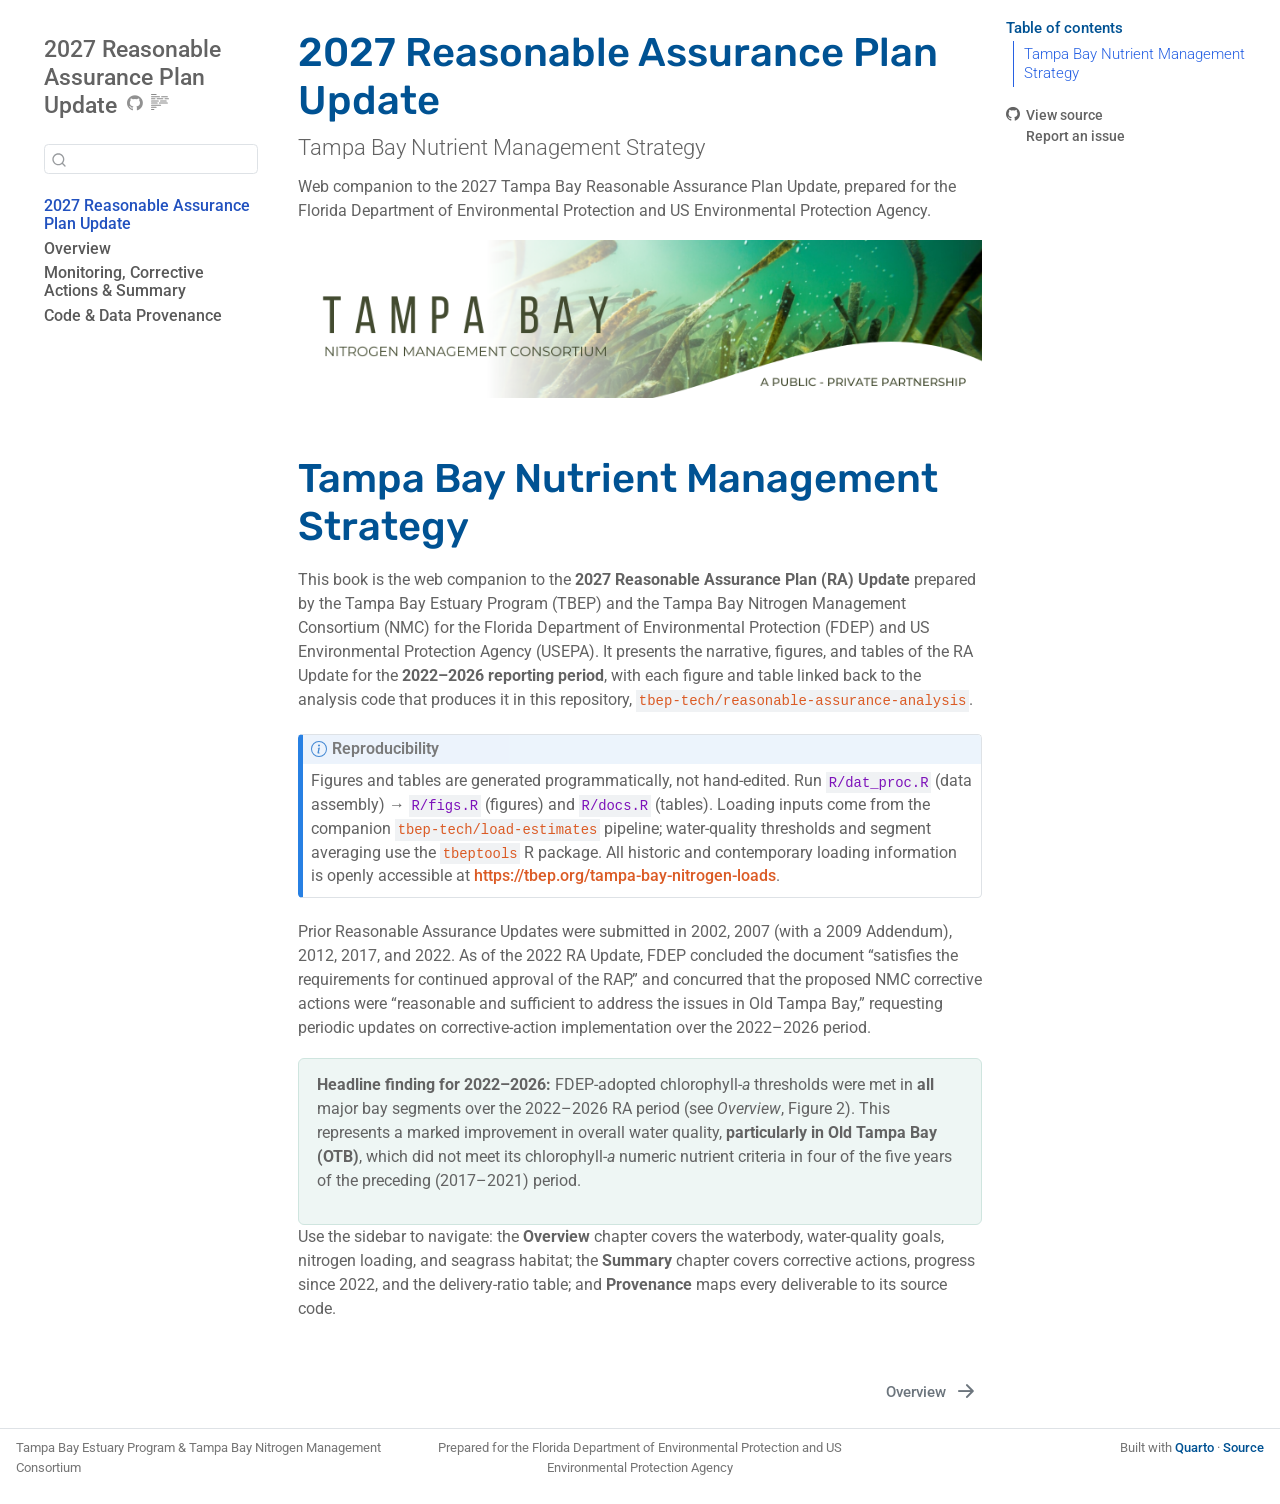
==== docs/index.html @ 3141e111 "Update web-based Quarto document rendering." ====
<!DOCTYPE html>
<html xmlns="http://www.w3.org/1999/xhtml" lang="en" xml:lang="en"><head>

<meta charset="utf-8">
<meta name="generator" content="quarto-1.9.36">

<meta name="viewport" content="width=device-width, initial-scale=1.0, user-scalable=yes">

<meta name="description" content="Web companion to the 2027 Tampa Bay Reasonable Assurance Plan Update, prepared for the Florida Department of Environmental Protection and US Environmental Protection Agency.">

<title>2027 Reasonable Assurance Plan Update</title>
<style>
/* Default styles provided by pandoc.
** See https://pandoc.org/MANUAL.html#variables-for-html for config info.
*/
code{white-space: pre-wrap;}
span.smallcaps{font-variant: small-caps;}
div.columns{display: flex; gap: min(4vw, 1.5em);}
div.column{flex: auto; overflow-x: auto;}
div.hanging-indent{margin-left: 1.5em; text-indent: -1.5em;}
ul.task-list{list-style: none;}
ul.task-list li input[type="checkbox"] {
  width: 0.8em;
  margin: 0 0.8em 0.2em -1em; /* quarto-specific, see https://github.com/quarto-dev/quarto-cli/issues/4556 */ 
  vertical-align: middle;
}
</style>


<script src="site_libs/quarto-nav/quarto-nav.js"></script>
<script src="site_libs/quarto-nav/headroom.min.js"></script>
<script src="site_libs/clipboard/clipboard.min.js"></script>
<script src="site_libs/quarto-search/autocomplete.umd.js"></script>
<script src="site_libs/quarto-search/fuse.min.js"></script>
<script src="site_libs/quarto-search/quarto-search.js"></script>
<meta name="quarto:offset" content="./">
<link href="./overview.html" rel="next">
<script src="site_libs/quarto-html/quarto.js" type="module"></script>
<script src="site_libs/quarto-html/tabsets/tabsets.js" type="module"></script>
<script src="site_libs/quarto-html/popper.min.js"></script>
<script src="site_libs/quarto-html/tippy.umd.min.js"></script>
<script src="site_libs/quarto-html/anchor.min.js"></script>
<link href="site_libs/quarto-html/tippy.css" rel="stylesheet">
<link href="site_libs/quarto-html/quarto-syntax-highlighting-845c23b38eaddc0f92fda52bfe77a8c8.css" rel="stylesheet" id="quarto-text-highlighting-styles">
<script src="site_libs/bootstrap/bootstrap.min.js"></script>
<link href="site_libs/bootstrap/bootstrap-icons.css" rel="stylesheet">
<link href="site_libs/bootstrap/bootstrap-148534c36a38df2f415d2bc64ef562a0.min.css" rel="stylesheet" append-hash="true" id="quarto-bootstrap" data-mode="light">
<script id="quarto-search-options" type="application/json">{
  "location": "sidebar",
  "copy-button": false,
  "collapse-after": 3,
  "panel-placement": "start",
  "type": "textbox",
  "limit": 50,
  "keyboard-shortcut": [
    "f",
    "/",
    "s"
  ],
  "show-item-context": false,
  "language": {
    "search-no-results-text": "No results",
    "search-matching-documents-text": "matching documents",
    "search-copy-link-title": "Copy link to search",
    "search-hide-matches-text": "Hide additional matches",
    "search-more-match-text": "more match in this document",
    "search-more-matches-text": "more matches in this document",
    "search-clear-button-title": "Clear",
    "search-text-placeholder": "",
    "search-detached-cancel-button-title": "Cancel",
    "search-submit-button-title": "Submit",
    "search-label": "Search"
  }
}</script>


<link rel="stylesheet" href="styles.css">
</head>

<body class="nav-sidebar floating quarto-light">

<div id="quarto-search-results"></div>
  <header id="quarto-header" class="headroom fixed-top">
  <nav class="quarto-secondary-nav">
    <div class="container-fluid d-flex">
      <button type="button" class="quarto-btn-toggle btn" data-bs-toggle="collapse" role="button" data-bs-target=".quarto-sidebar-collapse-item" aria-controls="quarto-sidebar" aria-expanded="false" aria-label="Toggle sidebar navigation" onclick="if (window.quartoToggleHeadroom) { window.quartoToggleHeadroom(); }">
        <i class="bi bi-layout-text-sidebar-reverse"></i>
      </button>
        <nav class="quarto-page-breadcrumbs" aria-label="breadcrumb"><ol class="breadcrumb"><li class="breadcrumb-item"><a href="./index.html"><span class="chapter-title">2027 Reasonable Assurance Plan Update</span></a></li></ol></nav>
        <a class="flex-grow-1" role="navigation" data-bs-toggle="collapse" data-bs-target=".quarto-sidebar-collapse-item" aria-controls="quarto-sidebar" aria-expanded="false" aria-label="Toggle sidebar navigation" onclick="if (window.quartoToggleHeadroom) { window.quartoToggleHeadroom(); }">      
        </a>
      <button type="button" class="btn quarto-search-button" aria-label="Search" onclick="window.quartoOpenSearch();">
        <i class="bi bi-search"></i>
      </button>
    </div>
  </nav>
</header>
<!-- content -->
<div id="quarto-content" class="quarto-container page-columns page-rows-contents page-layout-article">
<!-- sidebar -->
  <nav id="quarto-sidebar" class="sidebar collapse collapse-horizontal quarto-sidebar-collapse-item sidebar-navigation floating overflow-auto">
    <div class="pt-lg-2 mt-2 text-left sidebar-header">
    <div class="sidebar-title mb-0 py-0">
      <a href="./">2027 Reasonable Assurance Plan Update</a> 
        <div class="sidebar-tools-main">
    <a href="https://github.com/tbep-tech/reasonable-assurance-analysis" title="Source Code" class="quarto-navigation-tool px-1" aria-label="Source Code"><i class="bi bi-github"></i></a>
  <a href="" class="quarto-reader-toggle quarto-navigation-tool px-1" onclick="window.quartoToggleReader(); return false;" title="Toggle reader mode">
  <div class="quarto-reader-toggle-btn">
  <i class="bi"></i>
  </div>
</a>
</div>
    </div>
      </div>
        <div class="mt-2 flex-shrink-0 align-items-center">
        <div class="sidebar-search">
        <div id="quarto-search" class="" title="Search"></div>
        </div>
        </div>
    <div class="sidebar-menu-container"> 
    <ul class="list-unstyled mt-1">
        <li class="sidebar-item">
  <div class="sidebar-item-container"> 
  <a href="./index.html" class="sidebar-item-text sidebar-link active"><span class="chapter-title">2027 Reasonable Assurance Plan Update</span></a>
  </div>
</li>
        <li class="sidebar-item">
  <div class="sidebar-item-container"> 
  <a href="./overview.html" class="sidebar-item-text sidebar-link"><span class="chapter-title">Overview</span></a>
  </div>
</li>
        <li class="sidebar-item">
  <div class="sidebar-item-container"> 
  <a href="./summary.html" class="sidebar-item-text sidebar-link"><span class="chapter-title">Monitoring, Corrective Actions &amp; Summary</span></a>
  </div>
</li>
        <li class="sidebar-item">
  <div class="sidebar-item-container"> 
  <a href="./provenance.html" class="sidebar-item-text sidebar-link"><span class="chapter-title">Code &amp; Data Provenance</span></a>
  </div>
</li>
    </ul>
    </div>
</nav>
<div id="quarto-sidebar-glass" class="quarto-sidebar-collapse-item" data-bs-toggle="collapse" data-bs-target=".quarto-sidebar-collapse-item"></div>
<!-- margin-sidebar -->
    <div id="quarto-margin-sidebar" class="sidebar margin-sidebar">
        <nav id="TOC" role="doc-toc" class="toc-active">
    <h2 id="toc-title">Table of contents</h2>
   
  <ul>
  <li><a href="#tampa-bay-nutrient-management-strategy" id="toc-tampa-bay-nutrient-management-strategy" class="nav-link active" data-scroll-target="#tampa-bay-nutrient-management-strategy">Tampa Bay Nutrient Management Strategy</a></li>
  </ul>
<div class="toc-actions"><ul><li><a href="https://github.com/tbep-tech/reasonable-assurance-analysis/blob/main/index.qmd" class="toc-action"><i class="bi bi-github"></i>View source</a></li><li><a href="https://github.com/tbep-tech/reasonable-assurance-analysis/issues/new" class="toc-action"><i class="bi empty"></i>Report an issue</a></li></ul></div></nav>
    </div>
<!-- main -->
<main class="content" id="quarto-document-content">

<header id="title-block-header" class="quarto-title-block default">
<div class="quarto-title">
<h1 class="title">2027 Reasonable Assurance Plan Update</h1>
<p class="subtitle lead">Tampa Bay Nutrient Management Strategy</p>
</div>

<div>
  <div class="description">
    Web companion to the 2027 Tampa Bay Reasonable Assurance Plan Update, prepared for the Florida Department of Environmental Protection and US Environmental Protection Agency.
  </div>
</div>


<div class="quarto-title-meta">

    
  
    
  </div>
  


</header>


<p><img src="www/header.png" class="img-fluid"></p>
<section id="tampa-bay-nutrient-management-strategy" class="level1 unnumbered">
<h1 class="unnumbered">Tampa Bay Nutrient Management Strategy</h1>
<p>This book is the web companion to the <strong>2027 Reasonable Assurance Plan (RA) Update</strong> prepared by the Tampa Bay Estuary Program (TBEP) and the Tampa Bay Nitrogen Management Consortium (NMC) for the Florida Department of Environmental Protection (FDEP) and US Environmental Protection Agency (USEPA). It presents the narrative, figures, and tables of the RA Update for the <strong>2022–2026 reporting period</strong>, with each figure and table linked back to the analysis code that produces it in this repository, <a href="https://github.com/tbep-tech/reasonable-assurance-analysis"><code>tbep-tech/reasonable-assurance-analysis</code></a>.</p>
<div class="callout callout-style-default callout-note callout-titled">
<div class="callout-header d-flex align-content-center">
<div class="callout-icon-container">
<i class="callout-icon"></i>
</div>
<div class="callout-title-container flex-fill">
<span class="screen-reader-only">Note</span>Reproducibility
</div>
</div>
<div class="callout-body-container callout-body">
<p>Figures and tables are generated programmatically, not hand-edited. Run <code>R/dat_proc.R</code> (data assembly) → <code>R/figs.R</code> (figures) and <code>R/docs.R</code> (tables). Loading inputs come from the companion <a href="https://github.com/tbep-tech/load-estimates"><code>tbep-tech/load-estimates</code></a> pipeline; water-quality thresholds and segment averaging use the <a href="https://tbep-tech.github.io/tbeptools/"><code>tbeptools</code></a> R package. All historic and contemporary loading information is openly accessible at <a href="https://tbep.org/tampa-bay-nitrogen-loads" class="uri">https://tbep.org/tampa-bay-nitrogen-loads</a>.</p>
</div>
</div>
<p>Prior Reasonable Assurance Updates were submitted in 2002, 2007 (with a 2009 Addendum), 2012, 2017, and 2022. As of the 2022 RA Update, FDEP concluded the document “satisfies the requirements for continued approval of the RAP,” and concurred that the proposed NMC corrective actions were “reasonable and sufficient to address the issues in Old Tampa Bay,” requesting periodic updates on corrective-action implementation over the 2022–2026 period.</p>
<div class="headline">
<p><strong>Headline finding for 2022–2026:</strong> FDEP-adopted chlorophyll-<em>a</em> thresholds were met in <strong>all</strong> major bay segments over the 2022–2026 RA period (see <em>Overview</em>, Figure 2). This represents a marked improvement in overall water quality, <strong>particularly in Old Tampa Bay (OTB)</strong>, which did not meet its chlorophyll-<em>a</em> numeric nutrient criteria in four of the five years of the preceding (2017–2021) period.</p>
</div>
<p>Use the sidebar to navigate: the <strong>Overview</strong> chapter covers the waterbody, water-quality goals, nitrogen loading, and seagrass habitat; the <strong>Summary</strong> chapter covers corrective actions, progress since 2022, and the delivery-ratio table; and <strong>Provenance</strong> maps every deliverable to its source code.</p>


</section>

</main> <!-- /main -->
<script id="quarto-html-after-body" type="application/javascript">
  window.document.addEventListener("DOMContentLoaded", function (event) {
    const icon = "";
    const anchorJS = new window.AnchorJS();
    anchorJS.options = {
      placement: 'right',
      icon: icon
    };
    anchorJS.add('.anchored');
    const isCodeAnnotation = (el) => {
      for (const clz of el.classList) {
        if (clz.startsWith('code-annotation-')) {                     
          return true;
        }
      }
      return false;
    }
    const onCopySuccess = function(e) {
      // button target
      const button = e.trigger;
      // don't keep focus
      button.blur();
      // flash "checked"
      button.classList.add('code-copy-button-checked');
      var currentTitle = button.getAttribute("title");
      button.setAttribute("title", "Copied!");
      let tooltip;
      if (window.bootstrap) {
        button.setAttribute("data-bs-toggle", "tooltip");
        button.setAttribute("data-bs-placement", "left");
        button.setAttribute("data-bs-title", "Copied!");
        tooltip = new bootstrap.Tooltip(button, 
          { trigger: "manual", 
            customClass: "code-copy-button-tooltip",
            offset: [0, -8]});
        tooltip.show();    
      }
      setTimeout(function() {
        if (tooltip) {
          tooltip.hide();
          button.removeAttribute("data-bs-title");
          button.removeAttribute("data-bs-toggle");
          button.removeAttribute("data-bs-placement");
        }
        button.setAttribute("title", currentTitle);
        button.classList.remove('code-copy-button-checked');
      }, 1000);
      // clear code selection
      e.clearSelection();
    }
    const getTextToCopy = function(trigger) {
      const outerScaffold = trigger.parentElement.cloneNode(true);
      const codeEl = outerScaffold.querySelector('code');
      for (const childEl of codeEl.children) {
        if (isCodeAnnotation(childEl)) {
          childEl.remove();
        }
      }
      return codeEl.innerText;
    }
    const clipboard = new window.ClipboardJS('.code-copy-button:not([data-in-quarto-modal])', {
      text: getTextToCopy
    });
    clipboard.on('success', onCopySuccess);
    if (window.document.getElementById('quarto-embedded-source-code-modal')) {
      const clipboardModal = new window.ClipboardJS('.code-copy-button[data-in-quarto-modal]', {
        text: getTextToCopy,
        container: window.document.getElementById('quarto-embedded-source-code-modal')
      });
      clipboardModal.on('success', onCopySuccess);
    }
      var localhostRegex = new RegExp(/^(?:http|https):\/\/localhost\:?[0-9]*\//);
      var mailtoRegex = new RegExp(/^mailto:/);
        var filterRegex = new RegExp("https:\/\/tbep-tech\.github\.io\/reasonable-assurance-analysis\/");
      var isInternal = (href) => {
          return filterRegex.test(href) || localhostRegex.test(href) || mailtoRegex.test(href);
      }
      // Inspect non-navigation links and adorn them if external
     var links = window.document.querySelectorAll('a[href]:not(.nav-link):not(.navbar-brand):not(.toc-action):not(.sidebar-link):not(.sidebar-item-toggle):not(.pagination-link):not(.no-external):not([aria-hidden]):not(.dropdown-item):not(.quarto-navigation-tool):not(.about-link)');
      for (var i=0; i<links.length; i++) {
        const link = links[i];
        if (!isInternal(link.href)) {
          // undo the damage that might have been done by quarto-nav.js in the case of
          // links that we want to consider external
          if (link.dataset.originalHref !== undefined) {
            link.href = link.dataset.originalHref;
          }
        }
      }
    function tippyHover(el, contentFn, onTriggerFn, onUntriggerFn) {
      const config = {
        allowHTML: true,
        maxWidth: 500,
        delay: 100,
        arrow: false,
        appendTo: function(el) {
            return el.parentElement;
        },
        interactive: true,
        interactiveBorder: 10,
        theme: 'quarto',
        placement: 'bottom-start',
      };
      if (contentFn) {
        config.content = contentFn;
      }
      if (onTriggerFn) {
        config.onTrigger = onTriggerFn;
      }
      if (onUntriggerFn) {
        config.onUntrigger = onUntriggerFn;
      }
      window.tippy(el, config); 
    }
    const noterefs = window.document.querySelectorAll('a[role="doc-noteref"]');
    for (var i=0; i<noterefs.length; i++) {
      const ref = noterefs[i];
      tippyHover(ref, function() {
        // use id or data attribute instead here
        let href = ref.getAttribute('data-footnote-href') || ref.getAttribute('href');
        try { href = new URL(href).hash; } catch {}
        const id = href.replace(/^#\/?/, "");
        const note = window.document.getElementById(id);
        if (note) {
          return note.innerHTML;
        } else {
          return "";
        }
      });
    }
    const xrefs = window.document.querySelectorAll('a.quarto-xref');
    const processXRef = (id, note) => {
      // Strip column container classes
      const stripColumnClz = (el) => {
        el.classList.remove("page-full", "page-columns");
        if (el.children) {
          for (const child of el.children) {
            stripColumnClz(child);
          }
        }
      }
      stripColumnClz(note)
      if (id === null || id.startsWith('sec-')) {
        // Special case sections, only their first couple elements
        const container = document.createElement("div");
        if (note.children && note.children.length > 2) {
          container.appendChild(note.children[0].cloneNode(true));
          for (let i = 1; i < note.children.length; i++) {
            const child = note.children[i];
            if (child.tagName === "P" && child.innerText === "") {
              continue;
            } else {
              container.appendChild(child.cloneNode(true));
              break;
            }
          }
          if (window.Quarto?.typesetMath) {
            window.Quarto.typesetMath(container);
          }
          return container.innerHTML
        } else {
          if (window.Quarto?.typesetMath) {
            window.Quarto.typesetMath(note);
          }
          return note.innerHTML;
        }
      } else {
        // Remove any anchor links if they are present
        const anchorLink = note.querySelector('a.anchorjs-link');
        if (anchorLink) {
          anchorLink.remove();
        }
        if (window.Quarto?.typesetMath) {
          window.Quarto.typesetMath(note);
        }
        if (note.classList.contains("callout")) {
          return note.outerHTML;
        } else {
          return note.innerHTML;
        }
      }
    }
    for (var i=0; i<xrefs.length; i++) {
      const xref = xrefs[i];
      tippyHover(xref, undefined, function(instance) {
        instance.disable();
        let url = xref.getAttribute('href');
        let hash = undefined; 
        if (url.startsWith('#')) {
          hash = url;
        } else {
          try { hash = new URL(url).hash; } catch {}
        }
        if (hash) {
          const id = hash.replace(/^#\/?/, "");
          const note = window.document.getElementById(id);
          if (note !== null) {
            try {
              const html = processXRef(id, note.cloneNode(true));
              instance.setContent(html);
            } finally {
              instance.enable();
              instance.show();
            }
          } else {
            // See if we can fetch this
            fetch(url.split('#')[0])
            .then(res => res.text())
            .then(html => {
              const parser = new DOMParser();
              const htmlDoc = parser.parseFromString(html, "text/html");
              const note = htmlDoc.getElementById(id);
              if (note !== null) {
                const html = processXRef(id, note);
                instance.setContent(html);
              } 
            }).finally(() => {
              instance.enable();
              instance.show();
            });
          }
        } else {
          // See if we can fetch a full url (with no hash to target)
          // This is a special case and we should probably do some content thinning / targeting
          fetch(url)
          .then(res => res.text())
          .then(html => {
            const parser = new DOMParser();
            const htmlDoc = parser.parseFromString(html, "text/html");
            const note = htmlDoc.querySelector('main.content');
            if (note !== null) {
              // This should only happen for chapter cross references
              // (since there is no id in the URL)
              // remove the first header
              if (note.children.length > 0 && note.children[0].tagName === "HEADER") {
                note.children[0].remove();
              }
              const html = processXRef(null, note);
              instance.setContent(html);
            } 
          }).finally(() => {
            instance.enable();
            instance.show();
          });
        }
      }, function(instance) {
      });
    }
        let selectedAnnoteEl;
        const selectorForAnnotation = ( cell, annotation) => {
          let cellAttr = 'data-code-cell="' + cell + '"';
          let lineAttr = 'data-code-annotation="' +  annotation + '"';
          const selector = 'span[' + cellAttr + '][' + lineAttr + ']';
          return selector;
        }
        const selectCodeLines = (annoteEl) => {
          const doc = window.document;
          const targetCell = annoteEl.getAttribute("data-target-cell");
          const targetAnnotation = annoteEl.getAttribute("data-target-annotation");
          const annoteSpan = window.document.querySelector(selectorForAnnotation(targetCell, targetAnnotation));
          const lines = annoteSpan.getAttribute("data-code-lines").split(",");
          const lineIds = lines.map((line) => {
            return targetCell + "-" + line;
          })
          let top = null;
          let height = null;
          let parent = null;
          if (lineIds.length > 0) {
              //compute the position of the single el (top and bottom and make a div)
              const el = window.document.getElementById(lineIds[0]);
              top = el.offsetTop;
              height = el.offsetHeight;
              parent = el.parentElement.parentElement;
            if (lineIds.length > 1) {
              const lastEl = window.document.getElementById(lineIds[lineIds.length - 1]);
              const bottom = lastEl.offsetTop + lastEl.offsetHeight;
              height = bottom - top;
            }
            if (top !== null && height !== null && parent !== null) {
              // cook up a div (if necessary) and position it 
              let div = window.document.getElementById("code-annotation-line-highlight");
              if (div === null) {
                div = window.document.createElement("div");
                div.setAttribute("id", "code-annotation-line-highlight");
                div.style.position = 'absolute';
                parent.appendChild(div);
              }
              div.style.top = top - 2 + "px";
              div.style.height = height + 4 + "px";
              div.style.left = 0;
              let gutterDiv = window.document.getElementById("code-annotation-line-highlight-gutter");
              if (gutterDiv === null) {
                gutterDiv = window.document.createElement("div");
                gutterDiv.setAttribute("id", "code-annotation-line-highlight-gutter");
                gutterDiv.style.position = 'absolute';
                const codeCell = window.document.getElementById(targetCell);
                const gutter = codeCell.querySelector('.code-annotation-gutter');
                gutter.appendChild(gutterDiv);
              }
              gutterDiv.style.top = top - 2 + "px";
              gutterDiv.style.height = height + 4 + "px";
            }
            selectedAnnoteEl = annoteEl;
          }
        };
        const unselectCodeLines = () => {
          const elementsIds = ["code-annotation-line-highlight", "code-annotation-line-highlight-gutter"];
          elementsIds.forEach((elId) => {
            const div = window.document.getElementById(elId);
            if (div) {
              div.remove();
            }
          });
          selectedAnnoteEl = undefined;
        };
          // Handle positioning of the toggle
      window.addEventListener(
        "resize",
        throttle(() => {
          elRect = undefined;
          if (selectedAnnoteEl) {
            selectCodeLines(selectedAnnoteEl);
          }
        }, 10)
      );
      function throttle(fn, ms) {
      let throttle = false;
      let timer;
        return (...args) => {
          if(!throttle) { // first call gets through
              fn.apply(this, args);
              throttle = true;
          } else { // all the others get throttled
              if(timer) clearTimeout(timer); // cancel #2
              timer = setTimeout(() => {
                fn.apply(this, args);
                timer = throttle = false;
              }, ms);
          }
        };
      }
        // Attach click handler to the DT
        const annoteDls = window.document.querySelectorAll('dt[data-target-cell]');
        for (const annoteDlNode of annoteDls) {
          annoteDlNode.addEventListener('click', (event) => {
            const clickedEl = event.target;
            if (clickedEl !== selectedAnnoteEl) {
              unselectCodeLines();
              const activeEl = window.document.querySelector('dt[data-target-cell].code-annotation-active');
              if (activeEl) {
                activeEl.classList.remove('code-annotation-active');
              }
              selectCodeLines(clickedEl);
              clickedEl.classList.add('code-annotation-active');
            } else {
              // Unselect the line
              unselectCodeLines();
              clickedEl.classList.remove('code-annotation-active');
            }
          });
        }
    const findCites = (el) => {
      const parentEl = el.parentElement;
      if (parentEl) {
        const cites = parentEl.dataset.cites;
        if (cites) {
          return {
            el,
            cites: cites.split(' ')
          };
        } else {
          return findCites(el.parentElement)
        }
      } else {
        return undefined;
      }
    };
    var bibliorefs = window.document.querySelectorAll('a[role="doc-biblioref"]');
    for (var i=0; i<bibliorefs.length; i++) {
      const ref = bibliorefs[i];
      const citeInfo = findCites(ref);
      if (citeInfo) {
        tippyHover(citeInfo.el, function() {
          var popup = window.document.createElement('div');
          citeInfo.cites.forEach(function(cite) {
            var citeDiv = window.document.createElement('div');
            citeDiv.classList.add('hanging-indent');
            citeDiv.classList.add('csl-entry');
            var biblioDiv = window.document.getElementById('ref-' + cite);
            if (biblioDiv) {
              citeDiv.innerHTML = biblioDiv.innerHTML;
            }
            popup.appendChild(citeDiv);
          });
          return popup.innerHTML;
        });
      }
    }
  });
  </script>
<nav class="page-navigation">
  <div class="nav-page nav-page-previous">
  </div>
  <div class="nav-page nav-page-next">
      <a href="./overview.html" class="pagination-link" aria-label="Overview">
        <span class="nav-page-text"><span class="chapter-title">Overview</span></span> <i class="bi bi-arrow-right-short"></i>
      </a>
  </div>
</nav>
</div> <!-- /content -->
<footer class="footer">
  <div class="nav-footer">
    <div class="nav-footer-left">
<p>Tampa Bay Estuary Program &amp; Tampa Bay Nitrogen Management Consortium</p>
</div>   
    <div class="nav-footer-center">
<p>Prepared for the Florida Department of Environmental Protection and US Environmental Protection Agency</p>
<div class="toc-actions d-sm-block d-md-none"><ul><li><a href="https://github.com/tbep-tech/reasonable-assurance-analysis/blob/main/index.qmd" class="toc-action"><i class="bi bi-github"></i>View source</a></li><li><a href="https://github.com/tbep-tech/reasonable-assurance-analysis/issues/new" class="toc-action"><i class="bi empty"></i>Report an issue</a></li></ul></div></div>
    <div class="nav-footer-right">
<p>Built with <a href="https://quarto.org">Quarto</a> · <a href="https://github.com/tbep-tech/reasonable-assurance-analysis">Source</a></p>
</div>
  </div>
</footer>




</body></html>
---- docs/site_libs/quarto-html/tippy.css ----
.tippy-box[data-animation=fade][data-state=hidden]{opacity:0}[data-tippy-root]{max-width:calc(100vw - 10px)}.tippy-box{position:relative;background-color:#333;color:#fff;border-radius:4px;font-size:14px;line-height:1.4;white-space:normal;outline:0;transition-property:transform,visibility,opacity}.tippy-box[data-placement^=top]>.tippy-arrow{bottom:0}.tippy-box[data-placement^=top]>.tippy-arrow:before{bottom:-7px;left:0;border-width:8px 8px 0;border-top-color:initial;transform-origin:center top}.tippy-box[data-placement^=bottom]>.tippy-arrow{top:0}.tippy-box[data-placement^=bottom]>.tippy-arrow:before{top:-7px;left:0;border-width:0 8px 8px;border-bottom-color:initial;transform-origin:center bottom}.tippy-box[data-placement^=left]>.tippy-arrow{right:0}.tippy-box[data-placement^=left]>.tippy-arrow:before{border-width:8px 0 8px 8px;border-left-color:initial;right:-7px;transform-origin:center left}.tippy-box[data-placement^=right]>.tippy-arrow{left:0}.tippy-box[data-placement^=right]>.tippy-arrow:before{left:-7px;border-width:8px 8px 8px 0;border-right-color:initial;transform-origin:center right}.tippy-box[data-inertia][data-state=visible]{transition-timing-function:cubic-bezier(.54,1.5,.38,1.11)}.tippy-arrow{width:16px;height:16px;color:#333}.tippy-arrow:before{content:"";position:absolute;border-color:transparent;border-style:solid}.tippy-content{position:relative;padding:5px 9px;z-index:1}
---- docs/site_libs/quarto-html/quarto-syntax-highlighting-845c23b38eaddc0f92fda52bfe77a8c8.css ----
/* quarto syntax highlight colors */
:root {
  --quarto-hl-ot-color: #003B4F;
  --quarto-hl-at-color: #657422;
  --quarto-hl-ss-color: #20794D;
  --quarto-hl-an-color: #5E5E5E;
  --quarto-hl-fu-color: #4758AB;
  --quarto-hl-st-color: #20794D;
  --quarto-hl-cf-color: #003B4F;
  --quarto-hl-op-color: #5E5E5E;
  --quarto-hl-er-color: #AD0000;
  --quarto-hl-bn-color: #AD0000;
  --quarto-hl-al-color: #AD0000;
  --quarto-hl-va-color: #111111;
  --quarto-hl-bu-color: inherit;
  --quarto-hl-ex-color: inherit;
  --quarto-hl-pp-color: #AD0000;
  --quarto-hl-in-color: #5E5E5E;
  --quarto-hl-vs-color: #20794D;
  --quarto-hl-wa-color: #5E5E5E;
  --quarto-hl-do-color: #5E5E5E;
  --quarto-hl-im-color: #00769E;
  --quarto-hl-ch-color: #20794D;
  --quarto-hl-dt-color: #AD0000;
  --quarto-hl-fl-color: #AD0000;
  --quarto-hl-co-color: #5E5E5E;
  --quarto-hl-cv-color: #5E5E5E;
  --quarto-hl-cn-color: #8f5902;
  --quarto-hl-sc-color: #5E5E5E;
  --quarto-hl-dv-color: #AD0000;
  --quarto-hl-kw-color: #003B4F;
}

/* other quarto variables */
:root {
  --quarto-font-monospace: SFMono-Regular, Menlo, Monaco, Consolas, "Liberation Mono", "Courier New", monospace;
}

/* syntax highlight based on Pandoc's rules */
pre > code.sourceCode > span {
  color: #003B4F;
}

code.sourceCode > span {
  color: #003B4F;
}

div.sourceCode,
div.sourceCode pre.sourceCode {
  color: #003B4F;
}

/* Normal */
code span {
  color: #003B4F;
}

/* Alert */
code span.al {
  color: #AD0000;
  font-style: inherit;
}

/* Annotation */
code span.an {
  color: #5E5E5E;
  font-style: inherit;
}

/* Attribute */
code span.at {
  color: #657422;
  font-style: inherit;
}

/* BaseN */
code span.bn {
  color: #AD0000;
  font-style: inherit;
}

/* BuiltIn */
code span.bu {
  font-style: inherit;
}

/* ControlFlow */
code span.cf {
  color: #003B4F;
  font-weight: bold;
  font-style: inherit;
}

/* Char */
code span.ch {
  color: #20794D;
  font-style: inherit;
}

/* Constant */
code span.cn {
  color: #8f5902;
  font-style: inherit;
}

/* Comment */
code span.co {
  color: #5E5E5E;
  font-style: inherit;
}

/* CommentVar */
code span.cv {
  color: #5E5E5E;
  font-style: italic;
}

/* Documentation */
code span.do {
  color: #5E5E5E;
  font-style: italic;
}

/* DataType */
code span.dt {
  color: #AD0000;
  font-style: inherit;
}

/* DecVal */
code span.dv {
  color: #AD0000;
  font-style: inherit;
}

/* Error */
code span.er {
  color: #AD0000;
  font-style: inherit;
}

/* Extension */
code span.ex {
  font-style: inherit;
}

/* Float */
code span.fl {
  color: #AD0000;
  font-style: inherit;
}

/* Function */
code span.fu {
  color: #4758AB;
  font-style: inherit;
}

/* Import */
code span.im {
  color: #00769E;
  font-style: inherit;
}

/* Information */
code span.in {
  color: #5E5E5E;
  font-style: inherit;
}

/* Keyword */
code span.kw {
  color: #003B4F;
  font-weight: bold;
  font-style: inherit;
}

/* Operator */
code span.op {
  color: #5E5E5E;
  font-style: inherit;
}

/* Other */
code span.ot {
  color: #003B4F;
  font-style: inherit;
}

/* Preprocessor */
code span.pp {
  color: #AD0000;
  font-style: inherit;
}

/* SpecialChar */
code span.sc {
  color: #5E5E5E;
  font-style: inherit;
}

/* SpecialString */
code span.ss {
  color: #20794D;
  font-style: inherit;
}

/* String */
code span.st {
  color: #20794D;
  font-style: inherit;
}

/* Variable */
code span.va {
  color: #111111;
  font-style: inherit;
}

/* VerbatimString */
code span.vs {
  color: #20794D;
  font-style: inherit;
}

/* Warning */
code span.wa {
  color: #5E5E5E;
  font-style: italic;
}

.prevent-inlining {
  content: "</";
}

/*# sourceMappingURL=ac89f0bb514bba72461919f78549e31c.css.map */
---- docs/styles.css ----
/* ============================================================================
   Tampa Bay Estuary Program / Nitrogen Management Consortium house style
   Adapted from tbep-tech/tbnmc-compliance-assessment-2025 (styles.css)
   Fonts: Rubik (headings) + Roboto (body) · TBEP blue #005293 / teal #00806E
   ========================================================================= */

/* Rubik — headings */
@import url('https://fonts.googleapis.com/css2?family=Rubik:wght@500;600;700&display=swap');
/* Roboto — body + Roboto Condensed for the brand/title */
@import url('https://fonts.googleapis.com/css2?family=Roboto:wght@300;400;500&family=Roboto+Condensed:wght@400;700&display=swap');

/* ---- document body ---- */
body {
  font-family: 'Roboto', Helvetica, Arial, sans-serif;
  font-weight: 400;
  font-size: 16px;
  color: #636363;
}

/* ---- headings ---- */
h1, h2, h3, h4, h5, h6 {
  font-weight: 500;
  color: #005293;
  font-family: 'Rubik', Helvetica, Arial, Lucida, sans-serif;
}
h1 { font-size: 40px; }
h2 { font-size: 32px; border-bottom: 2px solid #00806E; padding-bottom: .25rem; }
h3 { font-size: 24px; }
h4 { font-size: 18px; }
h5 { font-size: 16px; }
h6 { font-size: 14px; }

/* ---- top navbar ---- */
.navbar {
  background-color: #00806E;
  border-color: black;
  font-family: 'Roboto', Helvetica, Arial, sans-serif;
  font-weight: 300;
}
.navbar .navbar-title,
.navbar-brand {
  font-family: 'Roboto Condensed', 'Roboto', sans-serif;
  font-weight: 700;
  color: #ffffff;
}
.navbar .nav-link,
.navbar .navbar-nav .nav-link {
  color: #ffffff !important;
}
.navbar-nav li a:hover,
.navbar-nav > .active > a,
.navbar .nav-link:hover {
  color: #fff !important;
  background-color: #5c4a42 !important;
  background-image: none !important;
}

/* ---- links (TBEP/WordPress orange) ---- */
a {
  color: #db5b25;
  font-family: 'Roboto', Helvetica, Arial, Lucida, sans-serif;
  font-weight: 500;
  text-decoration: none;
}
a:visited { color: #db5b25; }
a:hover   { color: #f57d05; }

/* keep navbar + footer links readable on their dark/teal grounds */
.navbar a, .navbar a:visited { color: #ffffff; }
.nav-footer a, .nav-footer a:visited { color: #005293; }

/* ---- left sidebar / TOC ---- */
.sidebar, #quarto-margin-sidebar, #TOC, nav[role="doc-toc"] {
  font-family: 'Roboto', Helvetica, Arial, sans-serif;
  font-weight: 300;
}
nav[role="doc-toc"] a { color: #958984; }
nav[role="doc-toc"] a:hover,
nav[role="doc-toc"] .active { color: #00806E !important; }

/* ---- figure captions & secondary text ---- */
.caption, figcaption, .figure-caption,
.quarto-figure figcaption {
  font-family: 'Roboto', Helvetica, Arial, sans-serif;
  font-weight: 300;
  font-style: italic;
  color: #958984;
}

/* ---- provenance / source note blocks ---- */
.provenance {
  font-size: .8rem;
  color: #958984;
  background: #f6f8f8;
  border-left: 3px solid #00806E;
  padding: .4rem .7rem;
  margin: .3rem 0 1.6rem;
  border-radius: 0 4px 4px 0;
}
.provenance code { background: #eef2f2; }

/* ---- headline call-out ---- */
.headline {
  background: #eef6f4;
  border: 1px solid #cfe5df;
  border-radius: 6px;
  padding: .8rem 1rem;
}

/* ---- scrollable data table (delivery ratios) ---- */
.table-scroll {
  max-height: 480px;
  overflow: auto;
  font-size: .8rem;
  border: 1px solid #e3e3e3;
  border-radius: 4px;
}
.table-scroll table { margin: 0; }
.table-scroll thead th {
  position: sticky;
  top: 0;
  background: #00806E;
  color: #fff;
  font-weight: 600;
}

/* ---- centered image helper ---- */
#wrapper, .center { text-align: center; }
.center { display: block; }
figure img { border: 1px solid #e3e3e3; border-radius: 4px; }

/* ---- book cover banner ---- */
p > img[src$="header.png"],
img[src$="header.png"] {
  width: 100%;
  max-width: 100%;
  border: none;
  border-radius: 0;
  margin-bottom: 1.2rem;
}
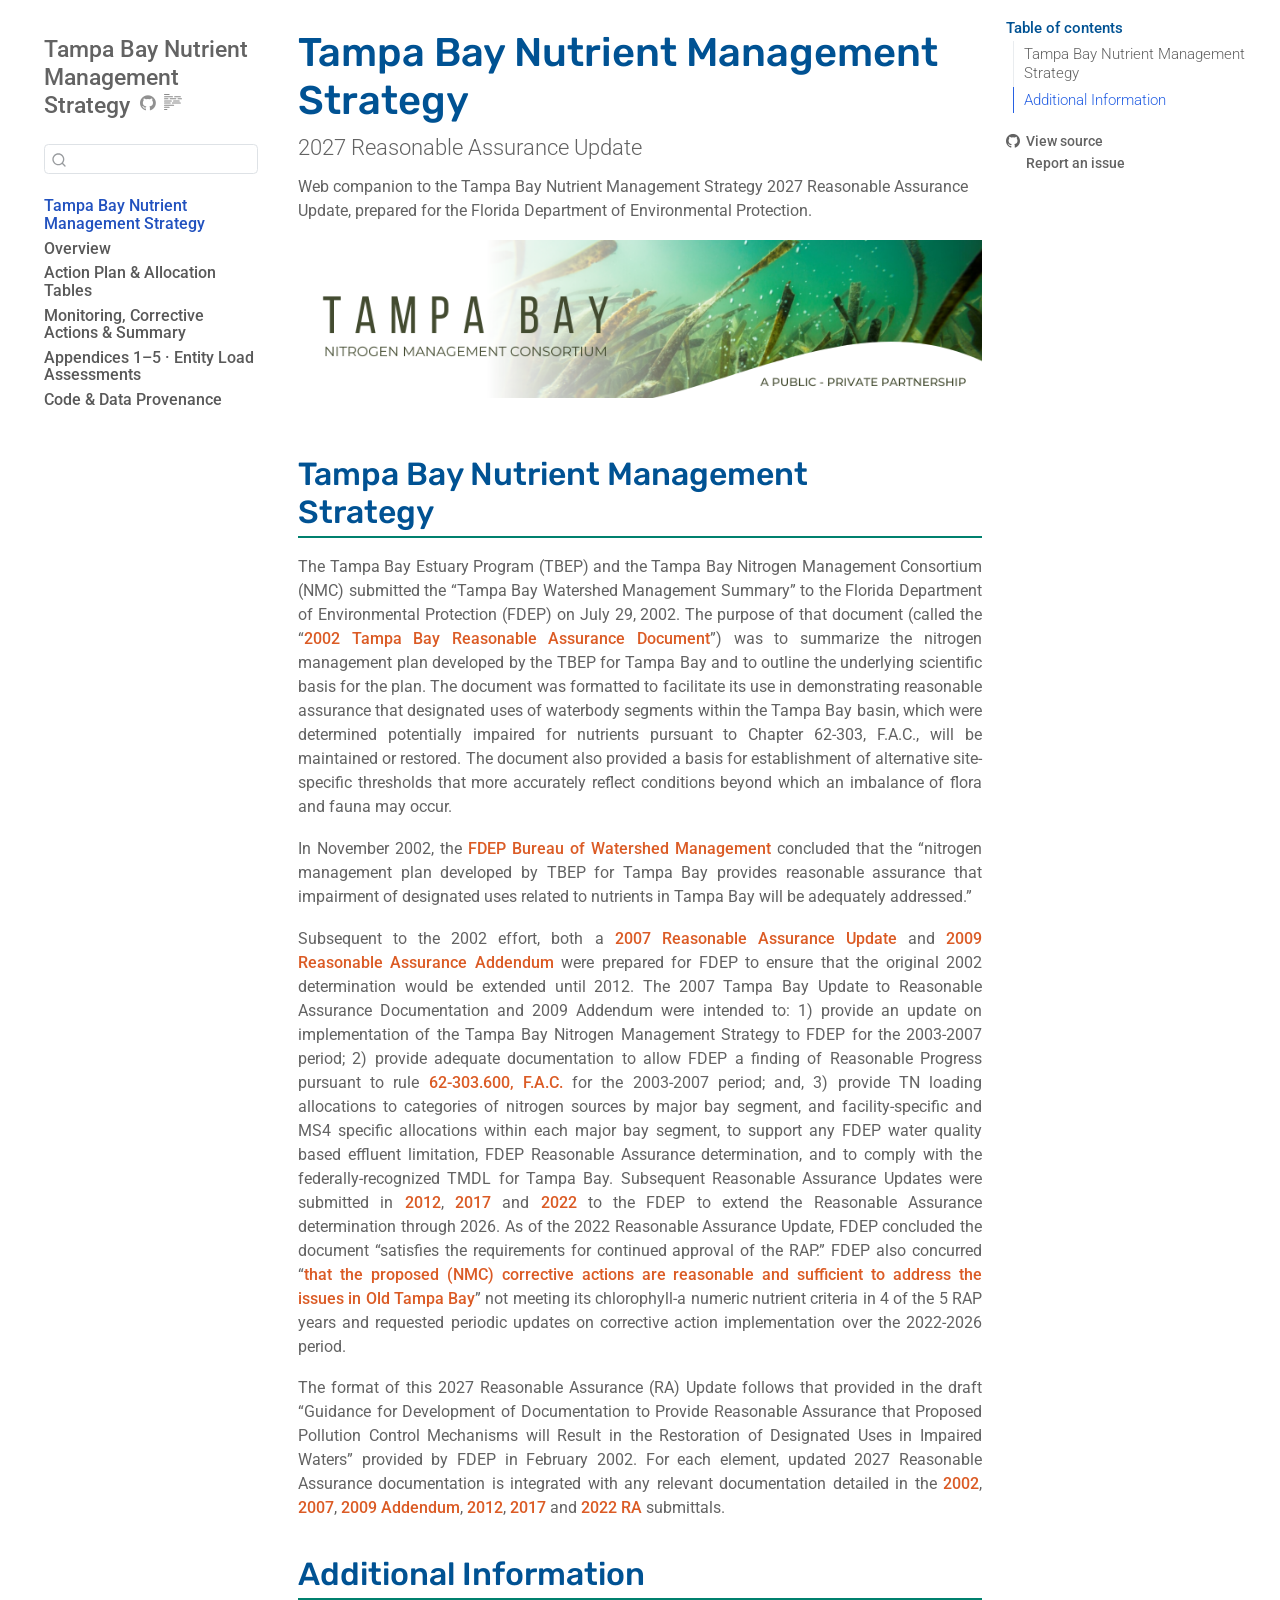
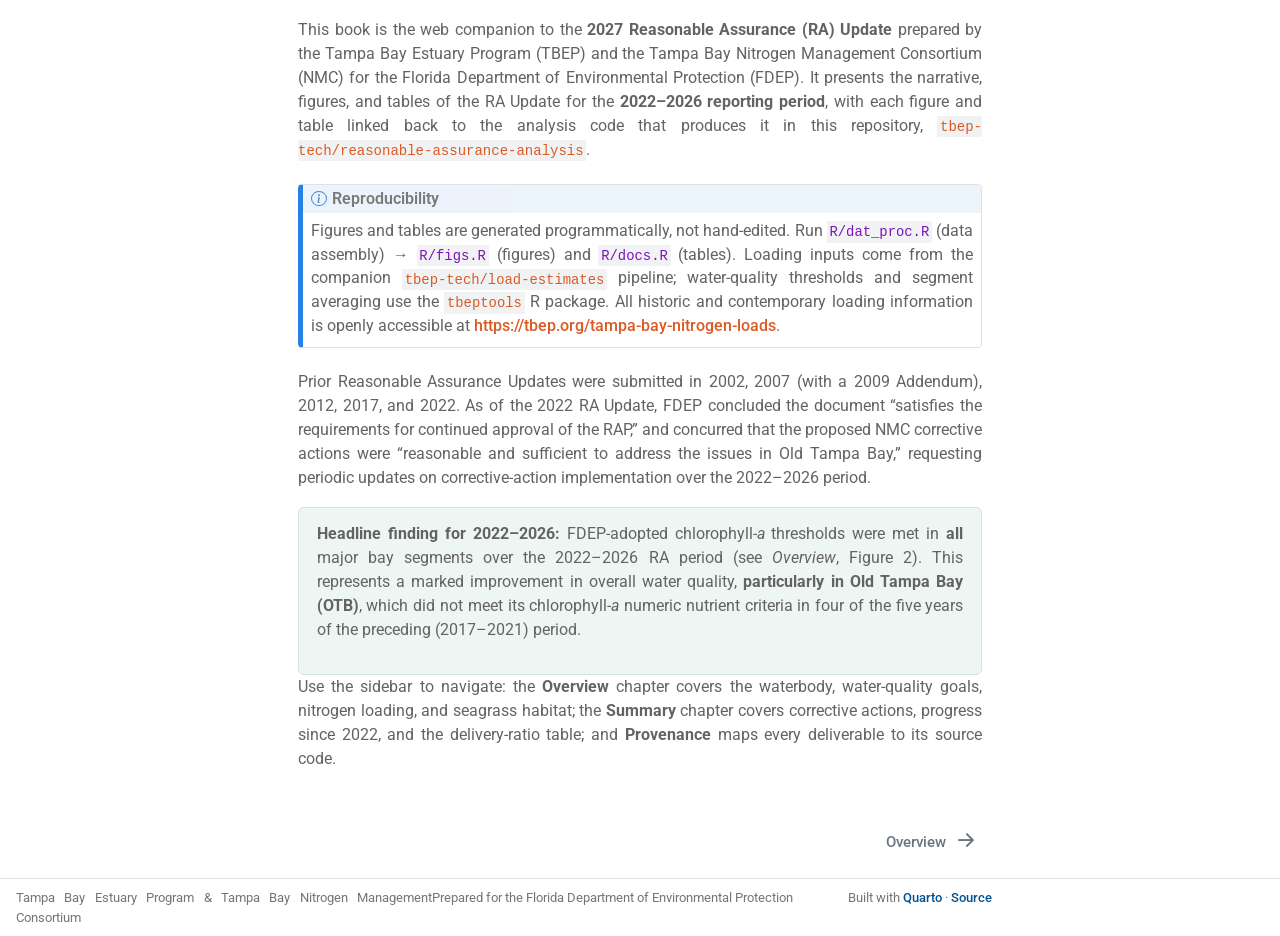
==== commit 1c374614: "2027 RA Update Quarto file updates." ====
--- a/docs/index.html
+++ b/docs/index.html
@@ -6,9 +6,9 @@
 
 <meta name="viewport" content="width=device-width, initial-scale=1.0, user-scalable=yes">
 
-<meta name="description" content="Web companion to the 2027 Tampa Bay Reasonable Assurance Plan Update, prepared for the Florida Department of Environmental Protection and US Environmental Protection Agency.">
-
-<title>2027 Reasonable Assurance Plan Update</title>
+<meta name="description" content="Web companion to the Tampa Bay Nutrient Management Strategy 2027 Reasonable Assurance Update, prepared for the Florida Department of Environmental Protection.">
+
+<title>Tampa Bay Nutrient Management Strategy</title>
 <style>
 /* Default styles provided by pandoc.
 ** See https://pandoc.org/MANUAL.html#variables-for-html for config info.
@@ -45,6 +45,9 @@
 <script src="site_libs/bootstrap/bootstrap.min.js"></script>
 <link href="site_libs/bootstrap/bootstrap-icons.css" rel="stylesheet">
 <link href="site_libs/bootstrap/bootstrap-148534c36a38df2f415d2bc64ef562a0.min.css" rel="stylesheet" append-hash="true" id="quarto-bootstrap" data-mode="light">
+<script src="site_libs/quarto-contrib/glightbox/glightbox.min.js"></script>
+<link href="site_libs/quarto-contrib/glightbox/glightbox.min.css" rel="stylesheet">
+<link href="site_libs/quarto-contrib/glightbox/lightbox.css" rel="stylesheet">
 <script id="quarto-search-options" type="application/json">{
   "location": "sidebar",
   "copy-button": false,
@@ -86,7 +89,7 @@
       <button type="button" class="quarto-btn-toggle btn" data-bs-toggle="collapse" role="button" data-bs-target=".quarto-sidebar-collapse-item" aria-controls="quarto-sidebar" aria-expanded="false" aria-label="Toggle sidebar navigation" onclick="if (window.quartoToggleHeadroom) { window.quartoToggleHeadroom(); }">
         <i class="bi bi-layout-text-sidebar-reverse"></i>
       </button>
-        <nav class="quarto-page-breadcrumbs" aria-label="breadcrumb"><ol class="breadcrumb"><li class="breadcrumb-item"><a href="./index.html"><span class="chapter-title">2027 Reasonable Assurance Plan Update</span></a></li></ol></nav>
+        <nav class="quarto-page-breadcrumbs" aria-label="breadcrumb"><ol class="breadcrumb"><li class="breadcrumb-item"><a href="./index.html"><span class="chapter-title">Tampa Bay Nutrient Management Strategy</span></a></li></ol></nav>
         <a class="flex-grow-1" role="navigation" data-bs-toggle="collapse" data-bs-target=".quarto-sidebar-collapse-item" aria-controls="quarto-sidebar" aria-expanded="false" aria-label="Toggle sidebar navigation" onclick="if (window.quartoToggleHeadroom) { window.quartoToggleHeadroom(); }">      
         </a>
       <button type="button" class="btn quarto-search-button" aria-label="Search" onclick="window.quartoOpenSearch();">
@@ -101,7 +104,7 @@
   <nav id="quarto-sidebar" class="sidebar collapse collapse-horizontal quarto-sidebar-collapse-item sidebar-navigation floating overflow-auto">
     <div class="pt-lg-2 mt-2 text-left sidebar-header">
     <div class="sidebar-title mb-0 py-0">
-      <a href="./">2027 Reasonable Assurance Plan Update</a> 
+      <a href="./">Tampa Bay Nutrient Management Strategy</a> 
         <div class="sidebar-tools-main">
     <a href="https://github.com/tbep-tech/reasonable-assurance-analysis" title="Source Code" class="quarto-navigation-tool px-1" aria-label="Source Code"><i class="bi bi-github"></i></a>
   <a href="" class="quarto-reader-toggle quarto-navigation-tool px-1" onclick="window.quartoToggleReader(); return false;" title="Toggle reader mode">
@@ -121,7 +124,7 @@
     <ul class="list-unstyled mt-1">
         <li class="sidebar-item">
   <div class="sidebar-item-container"> 
-  <a href="./index.html" class="sidebar-item-text sidebar-link active"><span class="chapter-title">2027 Reasonable Assurance Plan Update</span></a>
+  <a href="./index.html" class="sidebar-item-text sidebar-link active"><span class="chapter-title">Tampa Bay Nutrient Management Strategy</span></a>
   </div>
 </li>
         <li class="sidebar-item">
@@ -131,7 +134,17 @@
 </li>
         <li class="sidebar-item">
   <div class="sidebar-item-container"> 
+  <a href="./tables.html" class="sidebar-item-text sidebar-link"><span class="chapter-title">Action Plan &amp; Allocation Tables</span></a>
+  </div>
+</li>
+        <li class="sidebar-item">
+  <div class="sidebar-item-container"> 
   <a href="./summary.html" class="sidebar-item-text sidebar-link"><span class="chapter-title">Monitoring, Corrective Actions &amp; Summary</span></a>
+  </div>
+</li>
+        <li class="sidebar-item">
+  <div class="sidebar-item-container"> 
+  <a href="./appendices.html" class="sidebar-item-text sidebar-link"><span class="chapter-title">Appendices 1–5 · Entity Load Assessments</span></a>
   </div>
 </li>
         <li class="sidebar-item">
@@ -150,6 +163,7 @@
    
   <ul>
   <li><a href="#tampa-bay-nutrient-management-strategy" id="toc-tampa-bay-nutrient-management-strategy" class="nav-link active" data-scroll-target="#tampa-bay-nutrient-management-strategy">Tampa Bay Nutrient Management Strategy</a></li>
+  <li><a href="#additional-information" id="toc-additional-information" class="nav-link" data-scroll-target="#additional-information">Additional Information</a></li>
   </ul>
 <div class="toc-actions"><ul><li><a href="https://github.com/tbep-tech/reasonable-assurance-analysis/blob/main/index.qmd" class="toc-action"><i class="bi bi-github"></i>View source</a></li><li><a href="https://github.com/tbep-tech/reasonable-assurance-analysis/issues/new" class="toc-action"><i class="bi empty"></i>Report an issue</a></li></ul></div></nav>
     </div>
@@ -158,13 +172,13 @@
 
 <header id="title-block-header" class="quarto-title-block default">
 <div class="quarto-title">
-<h1 class="title">2027 Reasonable Assurance Plan Update</h1>
-<p class="subtitle lead">Tampa Bay Nutrient Management Strategy</p>
+<h1 class="title">Tampa Bay Nutrient Management Strategy</h1>
+<p class="subtitle lead">2027 Reasonable Assurance Update</p>
 </div>
 
 <div>
   <div class="description">
-    Web companion to the 2027 Tampa Bay Reasonable Assurance Plan Update, prepared for the Florida Department of Environmental Protection and US Environmental Protection Agency.
+    Web companion to the Tampa Bay Nutrient Management Strategy 2027 Reasonable Assurance Update, prepared for the Florida Department of Environmental Protection.
   </div>
 </div>
 
@@ -181,10 +195,17 @@
 </header>
 
 
-<p><img src="www/header.png" class="img-fluid"></p>
-<section id="tampa-bay-nutrient-management-strategy" class="level1 unnumbered">
-<h1 class="unnumbered">Tampa Bay Nutrient Management Strategy</h1>
-<p>This book is the web companion to the <strong>2027 Reasonable Assurance Plan (RA) Update</strong> prepared by the Tampa Bay Estuary Program (TBEP) and the Tampa Bay Nitrogen Management Consortium (NMC) for the Florida Department of Environmental Protection (FDEP) and US Environmental Protection Agency (USEPA). It presents the narrative, figures, and tables of the RA Update for the <strong>2022–2026 reporting period</strong>, with each figure and table linked back to the analysis code that produces it in this repository, <a href="https://github.com/tbep-tech/reasonable-assurance-analysis"><code>tbep-tech/reasonable-assurance-analysis</code></a>.</p>
+<p><a href="www/header.png" class="lightbox" data-gallery="quarto-lightbox-gallery-1"><img src="www/header.png" class="img-fluid"></a></p>
+<section id="tampa-bay-nutrient-management-strategy" class="level2 unnumbered">
+<h2 class="unnumbered anchored" data-anchor-id="tampa-bay-nutrient-management-strategy">Tampa Bay Nutrient Management Strategy</h2>
+<p>The Tampa Bay Estuary Program (TBEP) and the Tampa Bay Nitrogen Management Consortium (NMC) submitted the “Tampa Bay Watershed Management Summary” to the Florida Department of Environmental Protection (FDEP) on July 29, 2002. The purpose of that document (called the “<a href="https://tbep.org/reasonable-assurance-plans-updates-2002/">2002 Tampa Bay Reasonable Assurance Document</a>”) was to summarize the nitrogen management plan developed by the TBEP for Tampa Bay and to outline the underlying scientific basis for the plan. The document was formatted to facilitate its use in demonstrating reasonable assurance that designated uses of waterbody segments within the Tampa Bay basin, which were determined potentially impaired for nutrients pursuant to Chapter 62-303, F.A.C., will be maintained or restored. The document also provided a basis for establishment of alternative site-specific thresholds that more accurately reflect conditions beyond which an imbalance of flora and fauna may occur.</p>
+<p>In November 2002, the <a href="https://drive.google.com/file/d/1XDq7MFKaiMRtZgdcq5j8PVHXYPTRaSfj/view?usp=sharing">FDEP Bureau of Watershed Management</a> concluded that the “nitrogen management plan developed by TBEP for Tampa Bay provides reasonable assurance that impairment of designated uses related to nutrients in Tampa Bay will be adequately addressed.”</p>
+<p>Subsequent to the 2002 effort, both a <a href="https://tbep.org/reasonable-assurance-plans-updates-2007/">2007 Reasonable Assurance Update</a> and <a href="https://drive.google.com/file/d/10IjJAfcGFf007a5VdPXAUtUi4dx-cmsA/view?usp=drivesdk">2009 Reasonable Assurance Addendum</a> were prepared for FDEP to ensure that the original 2002 determination would be extended until 2012. The 2007 Tampa Bay Update to Reasonable Assurance Documentation and 2009 Addendum were intended to: 1) provide an update on implementation of the Tampa Bay Nitrogen Management Strategy to FDEP for the 2003-2007 period; 2) provide adequate documentation to allow FDEP a finding of Reasonable Progress pursuant to rule <a href="https://www.flrules.org/gateway/RuleNo.asp?ID=62-303.600">62-303.600, F.A.C.</a> for the 2003-2007 period; and, 3) provide TN loading allocations to categories of nitrogen sources by major bay segment, and facility-specific and MS4 specific allocations within each major bay segment, to support any FDEP water quality based effluent limitation, FDEP Reasonable Assurance determination, and to comply with the federally-recognized TMDL for Tampa Bay. Subsequent Reasonable Assurance Updates were submitted in <a href="https://tbep.org/reasonable-assurance-plans-updates-2012/">2012</a>, <a href="https://tbep.org/reasonable-assurance-plans-updates-2017/">2017</a> and <a href="https://drive.google.com/file/d/18HHMx4U6vHNrFyepEFuoTJ_sEKyTA_gu/view?usp=drive_link">2022</a> to the FDEP to extend the Reasonable Assurance determination through 2026. As of the 2022 Reasonable Assurance Update, FDEP concluded the document “satisfies the requirements for continued approval of the RAP.” FDEP also concurred “<a href="https://drive.google.com/file/d/1IIloBN5RoZPB6vgWzEjmMQyFjFL3fq0Y/view?usp=sharing">that the proposed (NMC) corrective actions are reasonable and sufficient to address the issues in Old Tampa Bay</a>” not meeting its chlorophyll-a numeric nutrient criteria in 4 of the 5 RAP years and requested periodic updates on corrective action implementation over the 2022-2026 period.</p>
+<p>The format of this 2027 Reasonable Assurance (RA) Update follows that provided in the draft “Guidance for Development of Documentation to Provide Reasonable Assurance that Proposed Pollution Control Mechanisms will Result in the Restoration of Designated Uses in Impaired Waters” provided by FDEP in February 2002. For each element, updated 2027 Reasonable Assurance documentation is integrated with any relevant documentation detailed in the <a href="https://drive.google.com/drive/folders/1r7iA_H4f9fHMJq8dhNrqY5WfEaVT_2FX">2002</a>, <a href="https://drive.google.com/drive/folders/1JNLawapeAhxnMzHGZQuxJuuoCro6CHEc">2007</a>, <a href="https://drive.google.com/drive/folders/1YMxNMXVOpStaJolzIgjW6-0CQZbPWQqw">2009 Addendum</a>, <a href="https://tbep.org/reasonable-assurance-plans-updates-2012/">2012</a>, <a href="https://tbep.org/reasonable-assurance-plans-updates-2017/">2017</a> and <a href="https://drive.google.com/file/d/18HHMx4U6vHNrFyepEFuoTJ_sEKyTA_gu/view?usp=drive_link">2022 RA</a> submittals.</p>
+</section>
+<section id="additional-information" class="level2 unnumbered">
+<h2 class="unnumbered anchored" data-anchor-id="additional-information">Additional Information</h2>
+<p>This book is the web companion to the <strong>2027 Reasonable Assurance (RA) Update</strong> prepared by the Tampa Bay Estuary Program (TBEP) and the Tampa Bay Nitrogen Management Consortium (NMC) for the Florida Department of Environmental Protection (FDEP). It presents the narrative, figures, and tables of the RA Update for the <strong>2022–2026 reporting period</strong>, with each figure and table linked back to the analysis code that produces it in this repository, <a href="https://github.com/tbep-tech/reasonable-assurance-analysis"><code>tbep-tech/reasonable-assurance-analysis</code></a>.</p>
 <div class="callout callout-style-default callout-note callout-titled">
 <div class="callout-header d-flex align-content-center">
 <div class="callout-icon-container">
@@ -624,13 +645,45 @@
 <p>Tampa Bay Estuary Program &amp; Tampa Bay Nitrogen Management Consortium</p>
 </div>   
     <div class="nav-footer-center">
-<p>Prepared for the Florida Department of Environmental Protection and US Environmental Protection Agency</p>
+<p>Prepared for the Florida Department of Environmental Protection</p>
 <div class="toc-actions d-sm-block d-md-none"><ul><li><a href="https://github.com/tbep-tech/reasonable-assurance-analysis/blob/main/index.qmd" class="toc-action"><i class="bi bi-github"></i>View source</a></li><li><a href="https://github.com/tbep-tech/reasonable-assurance-analysis/issues/new" class="toc-action"><i class="bi empty"></i>Report an issue</a></li></ul></div></div>
     <div class="nav-footer-right">
 <p>Built with <a href="https://quarto.org">Quarto</a> · <a href="https://github.com/tbep-tech/reasonable-assurance-analysis">Source</a></p>
 </div>
   </div>
 </footer>
+<script>var lightboxQuarto = GLightbox({"closeEffect":"zoom","descPosition":"bottom","loop":false,"openEffect":"zoom","selector":".lightbox"});
+(function() {
+  let previousOnload = window.onload;
+  window.onload = () => {
+    if (previousOnload) {
+      previousOnload();
+    }
+    lightboxQuarto.on('slide_before_load', (data) => {
+      const { slideIndex, slideNode, slideConfig, player, trigger } = data;
+      const href = trigger.getAttribute('href');
+      if (href !== null) {
+        const imgEl = window.document.querySelector(`a[href="${href}"] img`);
+        if (imgEl !== null) {
+          const srcAttr = imgEl.getAttribute("src");
+          if (srcAttr && srcAttr.startsWith("data:")) {
+            slideConfig.href = srcAttr;
+          }
+        }
+      } 
+    });
+  
+    lightboxQuarto.on('slide_after_load', (data) => {
+      const { slideIndex, slideNode, slideConfig, player, trigger } = data;
+      if (window.Quarto?.typesetMath) {
+        window.Quarto.typesetMath(slideNode);
+      }
+    });
+  
+  };
+  
+})();
+          </script>
 
 
 
--- a/docs/styles.css
+++ b/docs/styles.css
@@ -138,3 +138,7 @@
   border-radius: 0;
   margin-bottom: 1.2rem;
 }
+
+p{
+  text-align: justify !important;
+}
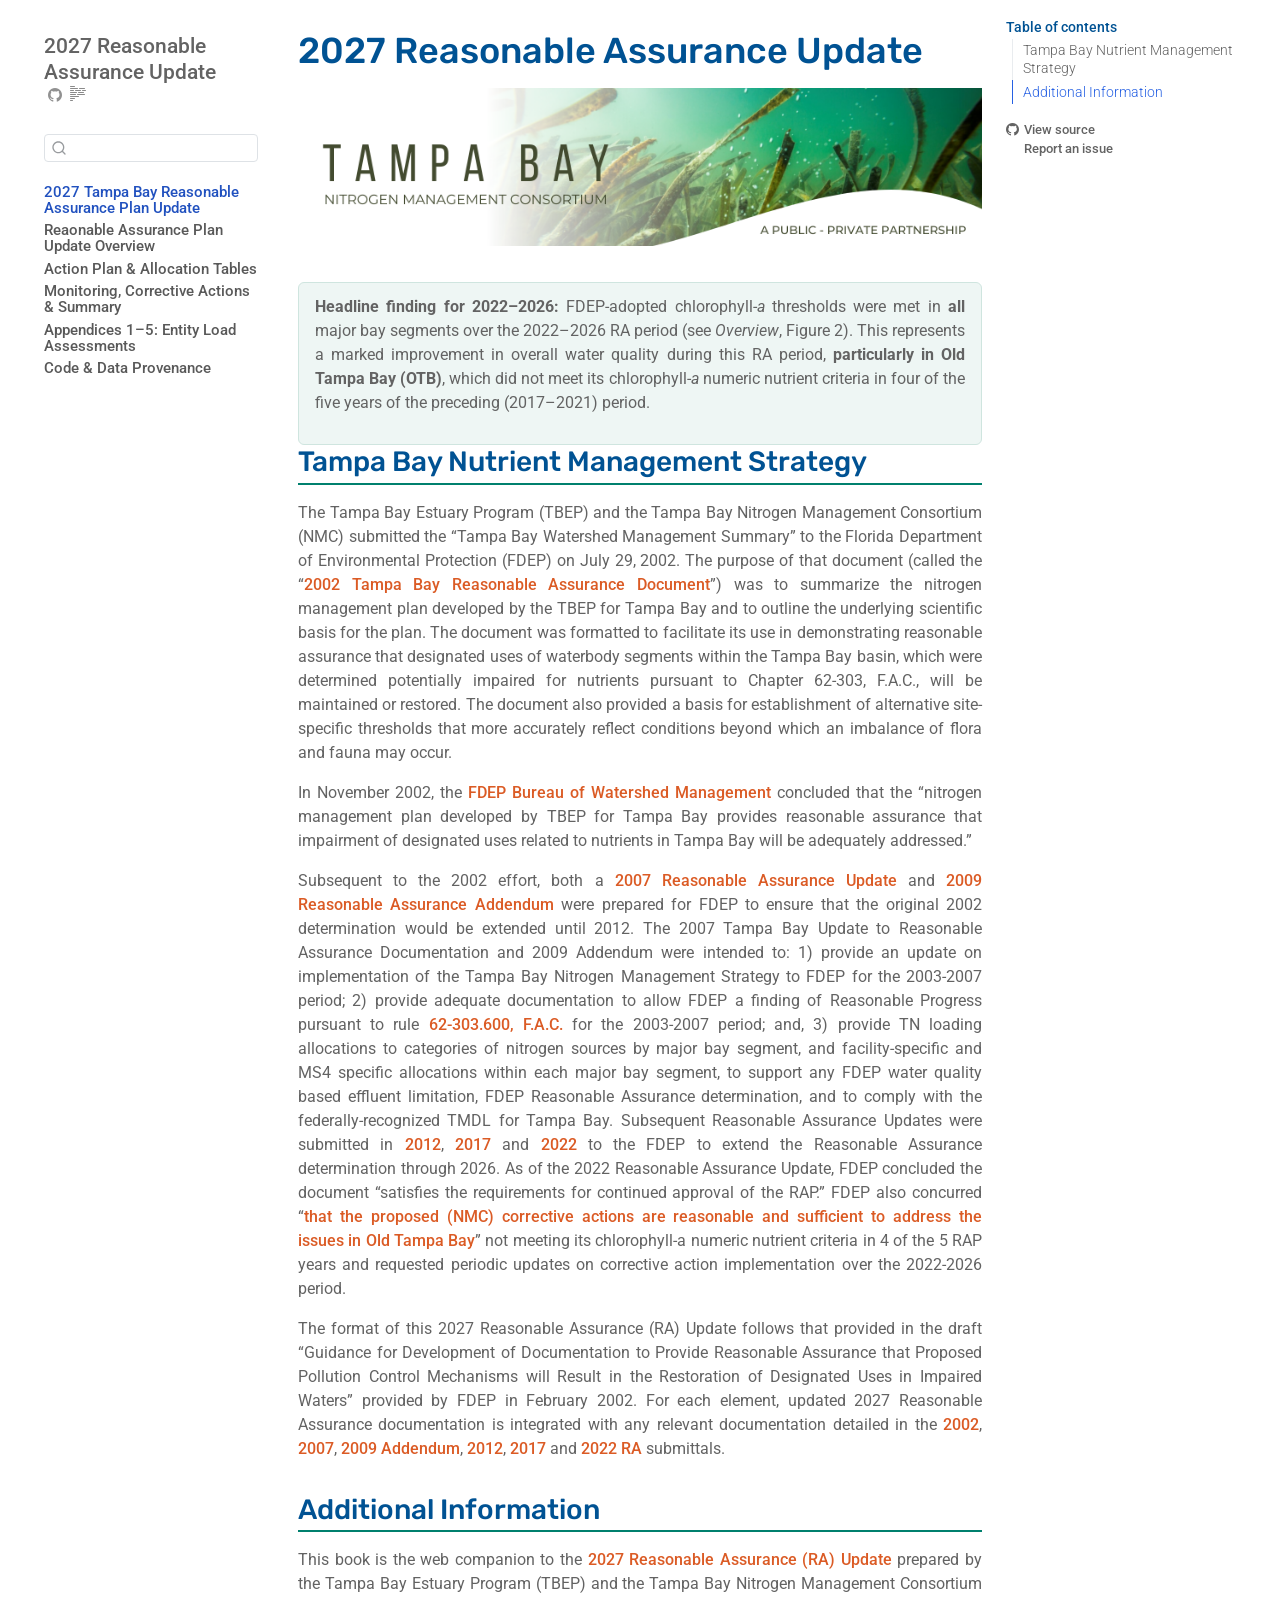
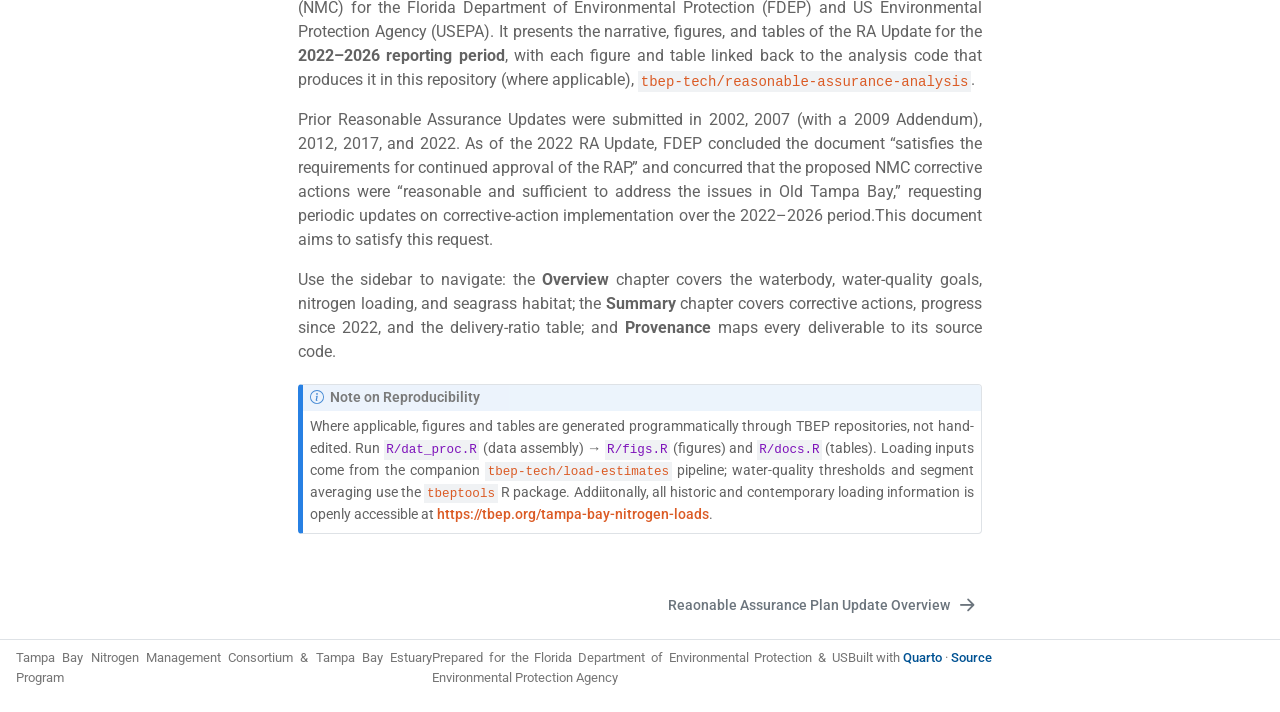
==== commit b087208c: "Quarto structure updates." ====
--- a/docs/index.html
+++ b/docs/index.html
@@ -6,9 +6,8 @@
 
 <meta name="viewport" content="width=device-width, initial-scale=1.0, user-scalable=yes">
 
-<meta name="description" content="Web companion to the Tampa Bay Nutrient Management Strategy 2027 Reasonable Assurance Update, prepared for the Florida Department of Environmental Protection.">
-
-<title>Tampa Bay Nutrient Management Strategy</title>
+
+<title>2027 Reasonable Assurance Update</title>
 <style>
 /* Default styles provided by pandoc.
 ** See https://pandoc.org/MANUAL.html#variables-for-html for config info.
@@ -44,7 +43,7 @@
 <link href="site_libs/quarto-html/quarto-syntax-highlighting-845c23b38eaddc0f92fda52bfe77a8c8.css" rel="stylesheet" id="quarto-text-highlighting-styles">
 <script src="site_libs/bootstrap/bootstrap.min.js"></script>
 <link href="site_libs/bootstrap/bootstrap-icons.css" rel="stylesheet">
-<link href="site_libs/bootstrap/bootstrap-148534c36a38df2f415d2bc64ef562a0.min.css" rel="stylesheet" append-hash="true" id="quarto-bootstrap" data-mode="light">
+<link href="site_libs/bootstrap/bootstrap-69bb6b5985513bbafda26faf5162554c.min.css" rel="stylesheet" append-hash="true" id="quarto-bootstrap" data-mode="light">
 <script src="site_libs/quarto-contrib/glightbox/glightbox.min.js"></script>
 <link href="site_libs/quarto-contrib/glightbox/glightbox.min.css" rel="stylesheet">
 <link href="site_libs/quarto-contrib/glightbox/lightbox.css" rel="stylesheet">
@@ -89,7 +88,7 @@
       <button type="button" class="quarto-btn-toggle btn" data-bs-toggle="collapse" role="button" data-bs-target=".quarto-sidebar-collapse-item" aria-controls="quarto-sidebar" aria-expanded="false" aria-label="Toggle sidebar navigation" onclick="if (window.quartoToggleHeadroom) { window.quartoToggleHeadroom(); }">
         <i class="bi bi-layout-text-sidebar-reverse"></i>
       </button>
-        <nav class="quarto-page-breadcrumbs" aria-label="breadcrumb"><ol class="breadcrumb"><li class="breadcrumb-item"><a href="./index.html"><span class="chapter-title">Tampa Bay Nutrient Management Strategy</span></a></li></ol></nav>
+        <nav class="quarto-page-breadcrumbs" aria-label="breadcrumb"><ol class="breadcrumb"><li class="breadcrumb-item"><a href="./index.html"><span class="chapter-title">2027 Tampa Bay Reasonable Assurance Plan Update</span></a></li></ol></nav>
         <a class="flex-grow-1" role="navigation" data-bs-toggle="collapse" data-bs-target=".quarto-sidebar-collapse-item" aria-controls="quarto-sidebar" aria-expanded="false" aria-label="Toggle sidebar navigation" onclick="if (window.quartoToggleHeadroom) { window.quartoToggleHeadroom(); }">      
         </a>
       <button type="button" class="btn quarto-search-button" aria-label="Search" onclick="window.quartoOpenSearch();">
@@ -104,7 +103,7 @@
   <nav id="quarto-sidebar" class="sidebar collapse collapse-horizontal quarto-sidebar-collapse-item sidebar-navigation floating overflow-auto">
     <div class="pt-lg-2 mt-2 text-left sidebar-header">
     <div class="sidebar-title mb-0 py-0">
-      <a href="./">Tampa Bay Nutrient Management Strategy</a> 
+      <a href="./">2027 Reasonable Assurance Update</a> 
         <div class="sidebar-tools-main">
     <a href="https://github.com/tbep-tech/reasonable-assurance-analysis" title="Source Code" class="quarto-navigation-tool px-1" aria-label="Source Code"><i class="bi bi-github"></i></a>
   <a href="" class="quarto-reader-toggle quarto-navigation-tool px-1" onclick="window.quartoToggleReader(); return false;" title="Toggle reader mode">
@@ -124,12 +123,12 @@
     <ul class="list-unstyled mt-1">
         <li class="sidebar-item">
   <div class="sidebar-item-container"> 
-  <a href="./index.html" class="sidebar-item-text sidebar-link active"><span class="chapter-title">Tampa Bay Nutrient Management Strategy</span></a>
+  <a href="./index.html" class="sidebar-item-text sidebar-link active"><span class="chapter-title">2027 Tampa Bay Reasonable Assurance Plan Update</span></a>
   </div>
 </li>
         <li class="sidebar-item">
   <div class="sidebar-item-container"> 
-  <a href="./overview.html" class="sidebar-item-text sidebar-link"><span class="chapter-title">Overview</span></a>
+  <a href="./overview.html" class="sidebar-item-text sidebar-link"><span class="chapter-title">Reaonable Assurance Plan Update Overview</span></a>
   </div>
 </li>
         <li class="sidebar-item">
@@ -144,7 +143,7 @@
 </li>
         <li class="sidebar-item">
   <div class="sidebar-item-container"> 
-  <a href="./appendices.html" class="sidebar-item-text sidebar-link"><span class="chapter-title">Appendices 1–5 · Entity Load Assessments</span></a>
+  <a href="./appendices.html" class="sidebar-item-text sidebar-link"><span class="chapter-title">Appendices 1–5: Entity Load Assessments</span></a>
   </div>
 </li>
         <li class="sidebar-item">
@@ -172,15 +171,9 @@
 
 <header id="title-block-header" class="quarto-title-block default">
 <div class="quarto-title">
-<h1 class="title">Tampa Bay Nutrient Management Strategy</h1>
-<p class="subtitle lead">2027 Reasonable Assurance Update</p>
-</div>
-
-<div>
-  <div class="description">
-    Web companion to the Tampa Bay Nutrient Management Strategy 2027 Reasonable Assurance Update, prepared for the Florida Department of Environmental Protection.
-  </div>
-</div>
+<h1 class="title">2027 Reasonable Assurance Update</h1>
+</div>
+
 
 
 <div class="quarto-title-meta">
@@ -196,6 +189,9 @@
 
 
 <p><a href="www/header.png" class="lightbox" data-gallery="quarto-lightbox-gallery-1"><img src="www/header.png" class="img-fluid"></a></p>
+<div class="headline">
+<p><strong>Headline finding for 2022–2026:</strong> FDEP-adopted chlorophyll-<em>a</em> thresholds were met in <strong>all</strong> major bay segments over the 2022–2026 RA period (see <em>Overview</em>, Figure 2). This represents a marked improvement in overall water quality during this RA period, <strong>particularly in Old Tampa Bay (OTB)</strong>, which did not meet its chlorophyll-<em>a</em> numeric nutrient criteria in four of the five years of the preceding (2017–2021) period.</p>
+</div>
 <section id="tampa-bay-nutrient-management-strategy" class="level2 unnumbered">
 <h2 class="unnumbered anchored" data-anchor-id="tampa-bay-nutrient-management-strategy">Tampa Bay Nutrient Management Strategy</h2>
 <p>The Tampa Bay Estuary Program (TBEP) and the Tampa Bay Nitrogen Management Consortium (NMC) submitted the “Tampa Bay Watershed Management Summary” to the Florida Department of Environmental Protection (FDEP) on July 29, 2002. The purpose of that document (called the “<a href="https://tbep.org/reasonable-assurance-plans-updates-2002/">2002 Tampa Bay Reasonable Assurance Document</a>”) was to summarize the nitrogen management plan developed by the TBEP for Tampa Bay and to outline the underlying scientific basis for the plan. The document was formatted to facilitate its use in demonstrating reasonable assurance that designated uses of waterbody segments within the Tampa Bay basin, which were determined potentially impaired for nutrients pursuant to Chapter 62-303, F.A.C., will be maintained or restored. The document also provided a basis for establishment of alternative site-specific thresholds that more accurately reflect conditions beyond which an imbalance of flora and fauna may occur.</p>
@@ -205,25 +201,22 @@
 </section>
 <section id="additional-information" class="level2 unnumbered">
 <h2 class="unnumbered anchored" data-anchor-id="additional-information">Additional Information</h2>
-<p>This book is the web companion to the <strong>2027 Reasonable Assurance (RA) Update</strong> prepared by the Tampa Bay Estuary Program (TBEP) and the Tampa Bay Nitrogen Management Consortium (NMC) for the Florida Department of Environmental Protection (FDEP). It presents the narrative, figures, and tables of the RA Update for the <strong>2022–2026 reporting period</strong>, with each figure and table linked back to the analysis code that produces it in this repository, <a href="https://github.com/tbep-tech/reasonable-assurance-analysis"><code>tbep-tech/reasonable-assurance-analysis</code></a>.</p>
+<p>This book is the web companion to the <strong><a href="https://docs.google.com/document/d/1QXoC0cP8zpiCuWNnEOQ8_kvxuxftGfHDny0RZ9FPPaM/edit?usp=sharing">2027 Reasonable Assurance (RA) Update</a></strong> prepared by the Tampa Bay Estuary Program (TBEP) and the Tampa Bay Nitrogen Management Consortium (NMC) for the Florida Department of Environmental Protection (FDEP) and US Environmental Protection Agency (USEPA). It presents the narrative, figures, and tables of the RA Update for the <strong>2022–2026 reporting period</strong>, with each figure and table linked back to the analysis code that produces it in this repository (where applicable), <a href="https://github.com/tbep-tech/reasonable-assurance-analysis"><code>tbep-tech/reasonable-assurance-analysis</code></a>.</p>
+<p>Prior Reasonable Assurance Updates were submitted in 2002, 2007 (with a 2009 Addendum), 2012, 2017, and 2022. As of the 2022 RA Update, FDEP concluded the document “satisfies the requirements for continued approval of the RAP,” and concurred that the proposed NMC corrective actions were “reasonable and sufficient to address the issues in Old Tampa Bay,” requesting periodic updates on corrective-action implementation over the 2022–2026 period.This document aims to satisfy this request.</p>
+<p>Use the sidebar to navigate: the <strong>Overview</strong> chapter covers the waterbody, water-quality goals, nitrogen loading, and seagrass habitat; the <strong>Summary</strong> chapter covers corrective actions, progress since 2022, and the delivery-ratio table; and <strong>Provenance</strong> maps every deliverable to its source code.</p>
 <div class="callout callout-style-default callout-note callout-titled">
 <div class="callout-header d-flex align-content-center">
 <div class="callout-icon-container">
 <i class="callout-icon"></i>
 </div>
 <div class="callout-title-container flex-fill">
-<span class="screen-reader-only">Note</span>Reproducibility
+<span class="screen-reader-only">Note</span>Note on Reproducibility
 </div>
 </div>
 <div class="callout-body-container callout-body">
-<p>Figures and tables are generated programmatically, not hand-edited. Run <code>R/dat_proc.R</code> (data assembly) → <code>R/figs.R</code> (figures) and <code>R/docs.R</code> (tables). Loading inputs come from the companion <a href="https://github.com/tbep-tech/load-estimates"><code>tbep-tech/load-estimates</code></a> pipeline; water-quality thresholds and segment averaging use the <a href="https://tbep-tech.github.io/tbeptools/"><code>tbeptools</code></a> R package. All historic and contemporary loading information is openly accessible at <a href="https://tbep.org/tampa-bay-nitrogen-loads" class="uri">https://tbep.org/tampa-bay-nitrogen-loads</a>.</p>
-</div>
-</div>
-<p>Prior Reasonable Assurance Updates were submitted in 2002, 2007 (with a 2009 Addendum), 2012, 2017, and 2022. As of the 2022 RA Update, FDEP concluded the document “satisfies the requirements for continued approval of the RAP,” and concurred that the proposed NMC corrective actions were “reasonable and sufficient to address the issues in Old Tampa Bay,” requesting periodic updates on corrective-action implementation over the 2022–2026 period.</p>
-<div class="headline">
-<p><strong>Headline finding for 2022–2026:</strong> FDEP-adopted chlorophyll-<em>a</em> thresholds were met in <strong>all</strong> major bay segments over the 2022–2026 RA period (see <em>Overview</em>, Figure 2). This represents a marked improvement in overall water quality, <strong>particularly in Old Tampa Bay (OTB)</strong>, which did not meet its chlorophyll-<em>a</em> numeric nutrient criteria in four of the five years of the preceding (2017–2021) period.</p>
-</div>
-<p>Use the sidebar to navigate: the <strong>Overview</strong> chapter covers the waterbody, water-quality goals, nitrogen loading, and seagrass habitat; the <strong>Summary</strong> chapter covers corrective actions, progress since 2022, and the delivery-ratio table; and <strong>Provenance</strong> maps every deliverable to its source code.</p>
+<p>Where applicable, figures and tables are generated programmatically through TBEP repositories, not hand-edited. Run <code>R/dat_proc.R</code> (data assembly) → <code>R/figs.R</code> (figures) and <code>R/docs.R</code> (tables). Loading inputs come from the companion <a href="https://github.com/tbep-tech/load-estimates"><code>tbep-tech/load-estimates</code></a> pipeline; water-quality thresholds and segment averaging use the <a href="https://tbep-tech.github.io/tbeptools/"><code>tbeptools</code></a> R package. Addiitonally, all historic and contemporary loading information is openly accessible at <a href="https://tbep.org/tampa-bay-nitrogen-loads" class="uri">https://tbep.org/tampa-bay-nitrogen-loads</a>.</p>
+</div>
+</div>
 
 
 </section>
@@ -633,8 +626,8 @@
   <div class="nav-page nav-page-previous">
   </div>
   <div class="nav-page nav-page-next">
-      <a href="./overview.html" class="pagination-link" aria-label="Overview">
-        <span class="nav-page-text"><span class="chapter-title">Overview</span></span> <i class="bi bi-arrow-right-short"></i>
+      <a href="./overview.html" class="pagination-link" aria-label="Reaonable Assurance Plan Update Overview">
+        <span class="nav-page-text"><span class="chapter-title">Reaonable Assurance Plan Update Overview</span></span> <i class="bi bi-arrow-right-short"></i>
       </a>
   </div>
 </nav>
@@ -642,10 +635,10 @@
 <footer class="footer">
   <div class="nav-footer">
     <div class="nav-footer-left">
-<p>Tampa Bay Estuary Program &amp; Tampa Bay Nitrogen Management Consortium</p>
+<p>Tampa Bay Nitrogen Management Consortium &amp; Tampa Bay Estuary Program</p>
 </div>   
     <div class="nav-footer-center">
-<p>Prepared for the Florida Department of Environmental Protection</p>
+<p>Prepared for the Florida Department of Environmental Protection &amp; US Environmental Protection Agency</p>
 <div class="toc-actions d-sm-block d-md-none"><ul><li><a href="https://github.com/tbep-tech/reasonable-assurance-analysis/blob/main/index.qmd" class="toc-action"><i class="bi bi-github"></i>View source</a></li><li><a href="https://github.com/tbep-tech/reasonable-assurance-analysis/issues/new" class="toc-action"><i class="bi empty"></i>Report an issue</a></li></ul></div></div>
     <div class="nav-footer-right">
 <p>Built with <a href="https://quarto.org">Quarto</a> · <a href="https://github.com/tbep-tech/reasonable-assurance-analysis">Source</a></p>
--- a/docs/styles.css
+++ b/docs/styles.css
@@ -11,7 +11,7 @@
 
 /* ---- document body ---- */
 body {
-  font-family: 'Roboto', Helvetica, Arial, sans-serif;
+  font-family: 'Roboto';
   font-weight: 400;
   font-size: 16px;
   color: #636363;
@@ -21,10 +21,10 @@
 h1, h2, h3, h4, h5, h6 {
   font-weight: 500;
   color: #005293;
-  font-family: 'Rubik', Helvetica, Arial, Lucida, sans-serif;
+  font-family: 'Rubik';
 }
-h1 { font-size: 40px; }
-h2 { font-size: 32px; border-bottom: 2px solid #00806E; padding-bottom: .25rem; }
+h1 { font-size: 36px; }
+h2 { font-size: 28px; border-bottom: 2px solid #00806E; padding-bottom: .25rem; }
 h3 { font-size: 24px; }
 h4 { font-size: 18px; }
 h5 { font-size: 16px; }
@@ -34,14 +34,14 @@
 .navbar {
   background-color: #00806E;
   border-color: black;
-  font-family: 'Roboto', Helvetica, Arial, sans-serif;
+  font-family: 'Roboto';
   font-weight: 300;
 }
 .navbar .navbar-title,
 .navbar-brand {
-  font-family: 'Roboto Condensed', 'Roboto', sans-serif;
+  font-family: 'Roboto Condensed', 'Roboto';
   font-weight: 700;
-  color: #ffffff;
+  color: #ff0000;
 }
 .navbar .nav-link,
 .navbar .navbar-nav .nav-link {
@@ -58,7 +58,7 @@
 /* ---- links (TBEP/WordPress orange) ---- */
 a {
   color: #db5b25;
-  font-family: 'Roboto', Helvetica, Arial, Lucida, sans-serif;
+  font-family: 'Roboto';
   font-weight: 500;
   text-decoration: none;
 }
@@ -71,7 +71,7 @@
 
 /* ---- left sidebar / TOC ---- */
 .sidebar, #quarto-margin-sidebar, #TOC, nav[role="doc-toc"] {
-  font-family: 'Roboto', Helvetica, Arial, sans-serif;
+  font-family: 'Roboto';
   font-weight: 300;
 }
 nav[role="doc-toc"] a { color: #958984; }
@@ -81,7 +81,7 @@
 /* ---- figure captions & secondary text ---- */
 .caption, figcaption, .figure-caption,
 .quarto-figure figcaption {
-  font-family: 'Roboto', Helvetica, Arial, sans-serif;
+  font-family: 'Roboto';
   font-weight: 300;
   font-style: italic;
   color: #958984;
@@ -138,7 +138,7 @@
   border-radius: 0;
   margin-bottom: 1.2rem;
 }
-
-p{
+p {
   text-align: justify !important;
+  hyphens: auto;
 }
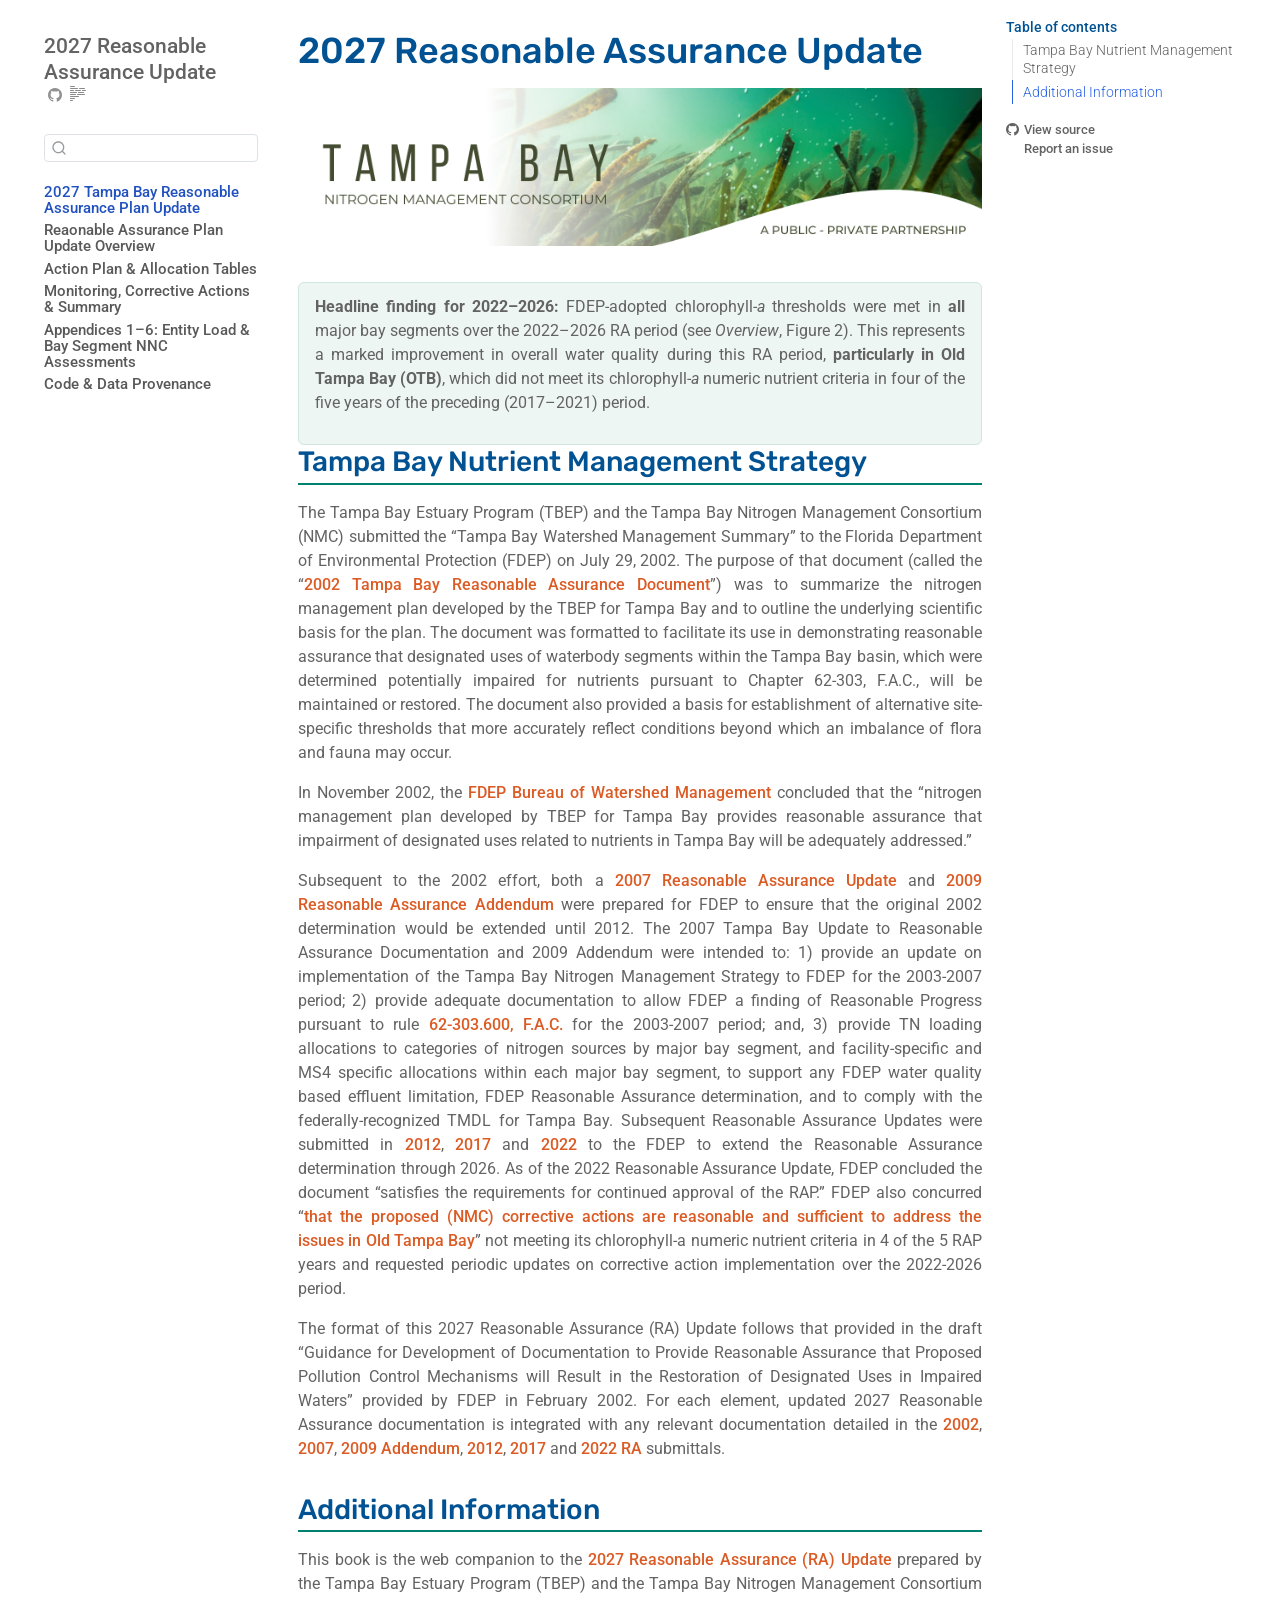
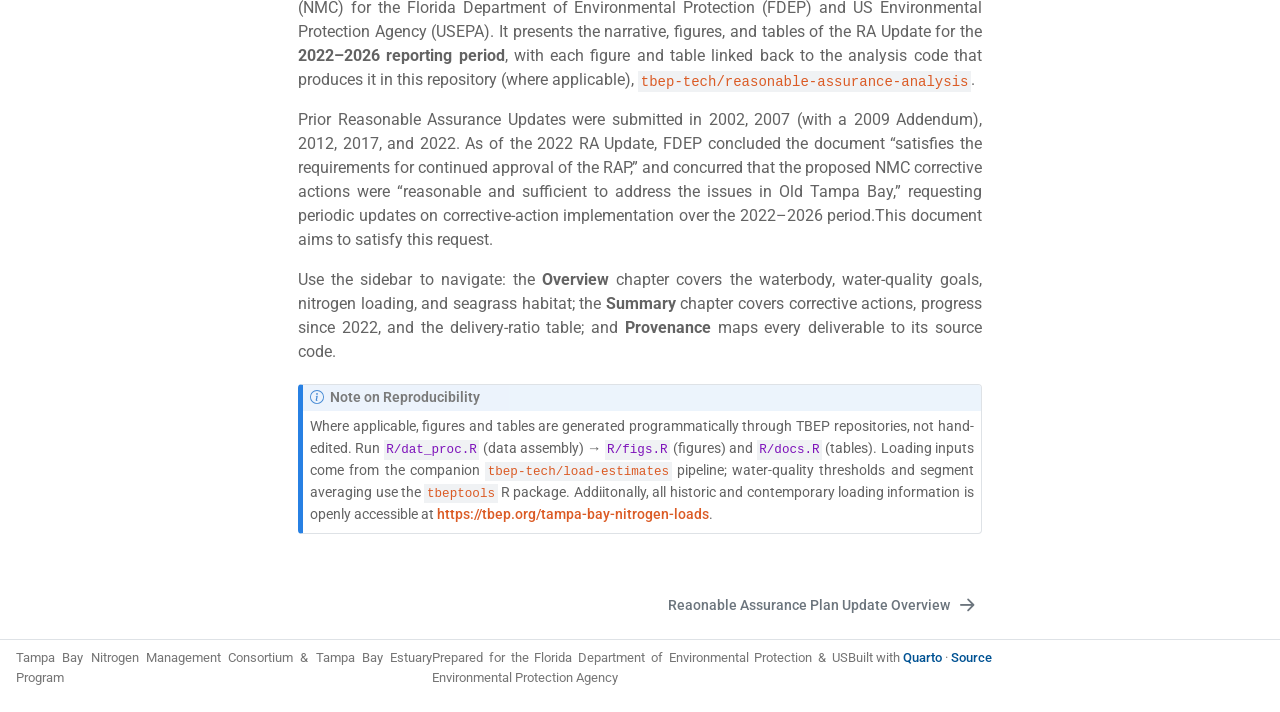
==== commit cea22858: "Section edits and improvements" ====
--- a/docs/index.html
+++ b/docs/index.html
@@ -143,7 +143,7 @@
 </li>
         <li class="sidebar-item">
   <div class="sidebar-item-container"> 
-  <a href="./appendices.html" class="sidebar-item-text sidebar-link"><span class="chapter-title">Appendices 1–5: Entity Load Assessments</span></a>
+  <a href="./appendices.html" class="sidebar-item-text sidebar-link"><span class="chapter-title">Appendices 1–6: Entity Load &amp; Bay Segment NNC Assessments</span></a>
   </div>
 </li>
         <li class="sidebar-item">
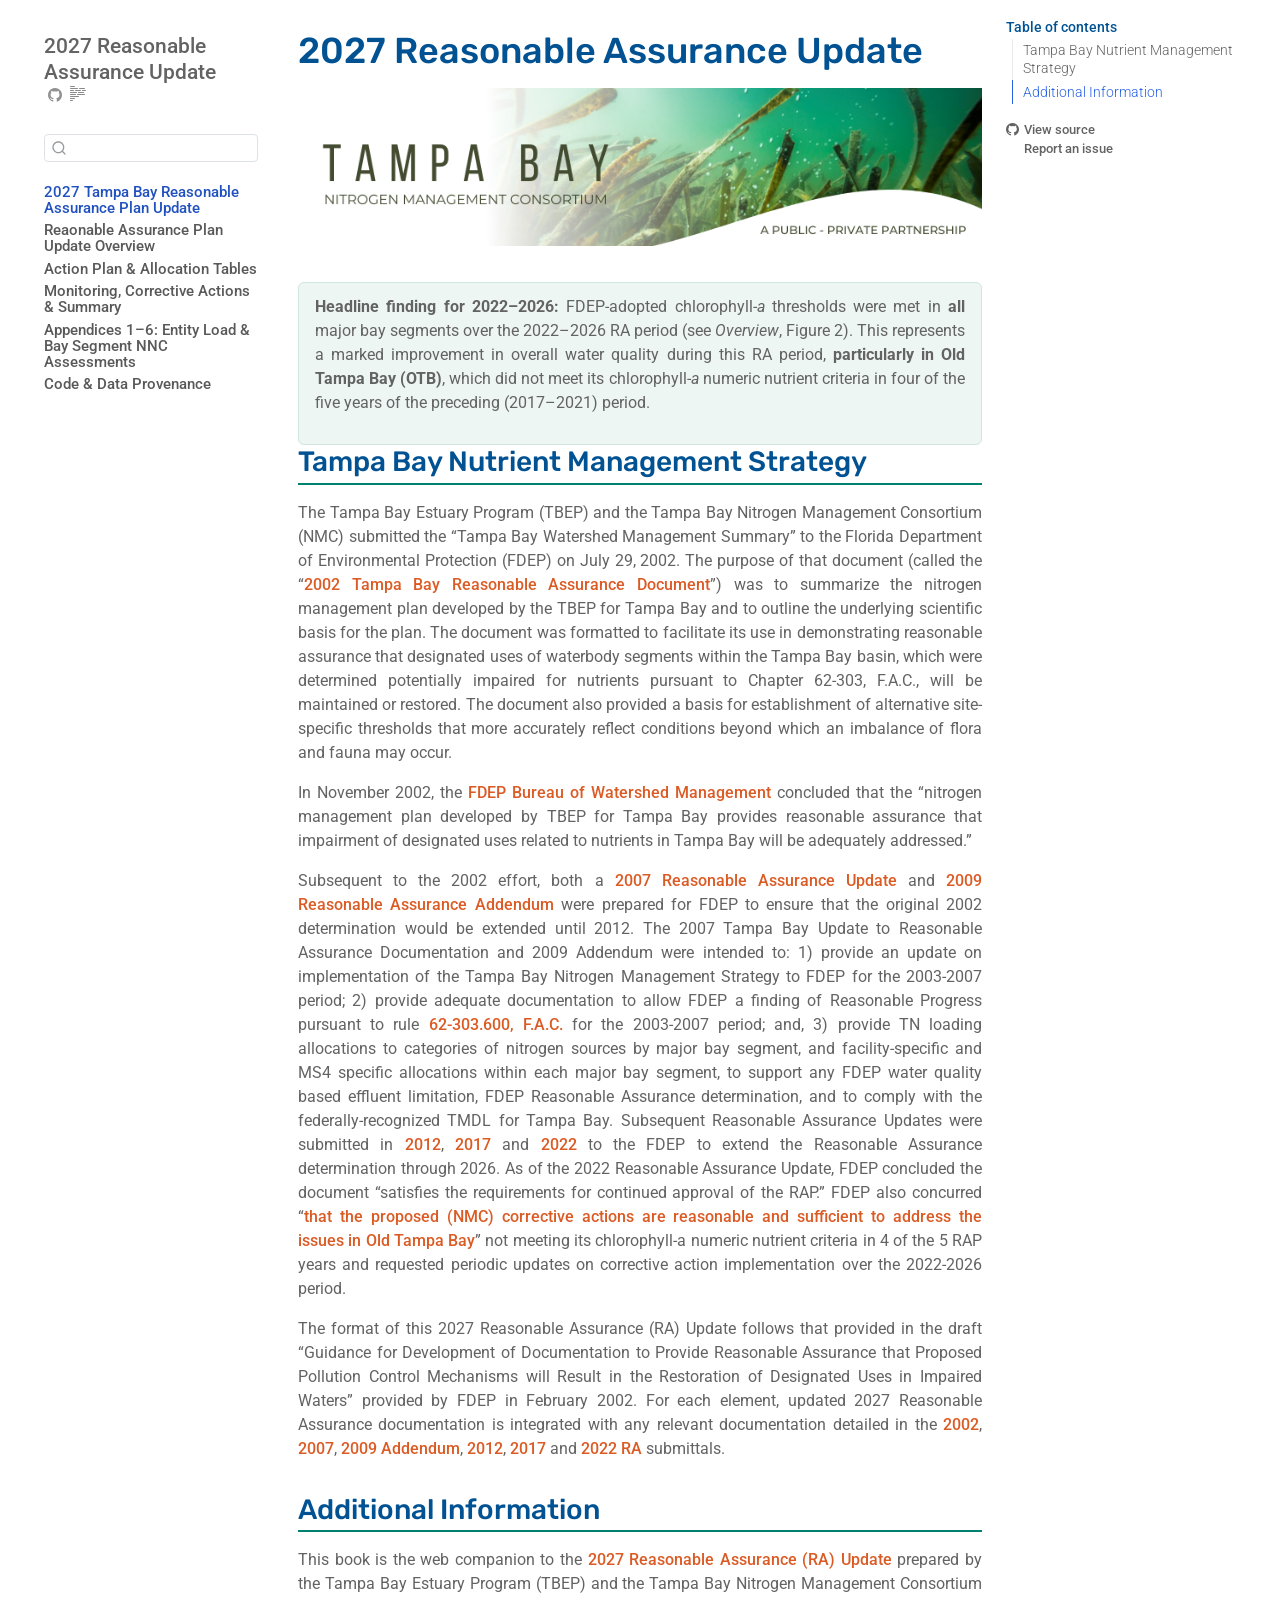
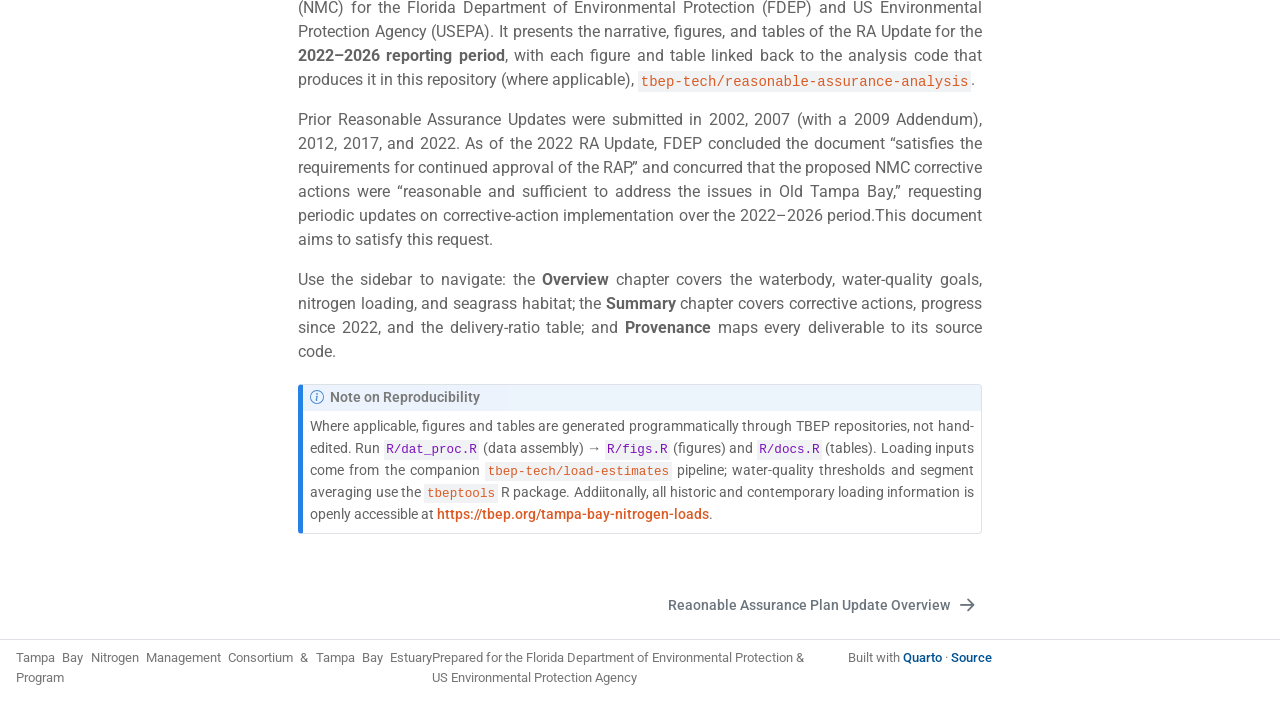
==== commit 8081cba6: "Page formatting." ====
--- a/docs/index.html
+++ b/docs/index.html
@@ -638,7 +638,8 @@
 <p>Tampa Bay Nitrogen Management Consortium &amp; Tampa Bay Estuary Program</p>
 </div>   
     <div class="nav-footer-center">
-<p>Prepared for the Florida Department of Environmental Protection &amp; US Environmental Protection Agency</p>
+<p>Prepared for the Florida Department of Environmental Protection &amp;<br>
+US Environmental Protection Agency</p>
 <div class="toc-actions d-sm-block d-md-none"><ul><li><a href="https://github.com/tbep-tech/reasonable-assurance-analysis/blob/main/index.qmd" class="toc-action"><i class="bi bi-github"></i>View source</a></li><li><a href="https://github.com/tbep-tech/reasonable-assurance-analysis/issues/new" class="toc-action"><i class="bi empty"></i>Report an issue</a></li></ul></div></div>
     <div class="nav-footer-right">
 <p>Built with <a href="https://quarto.org">Quarto</a> · <a href="https://github.com/tbep-tech/reasonable-assurance-analysis">Source</a></p>
--- a/docs/styles.css
+++ b/docs/styles.css
@@ -141,4 +141,8 @@
 p {
   text-align: justify !important;
   hyphens: auto;
-}+}
+
+nav-footer {
+  text-align: center;
+  }
